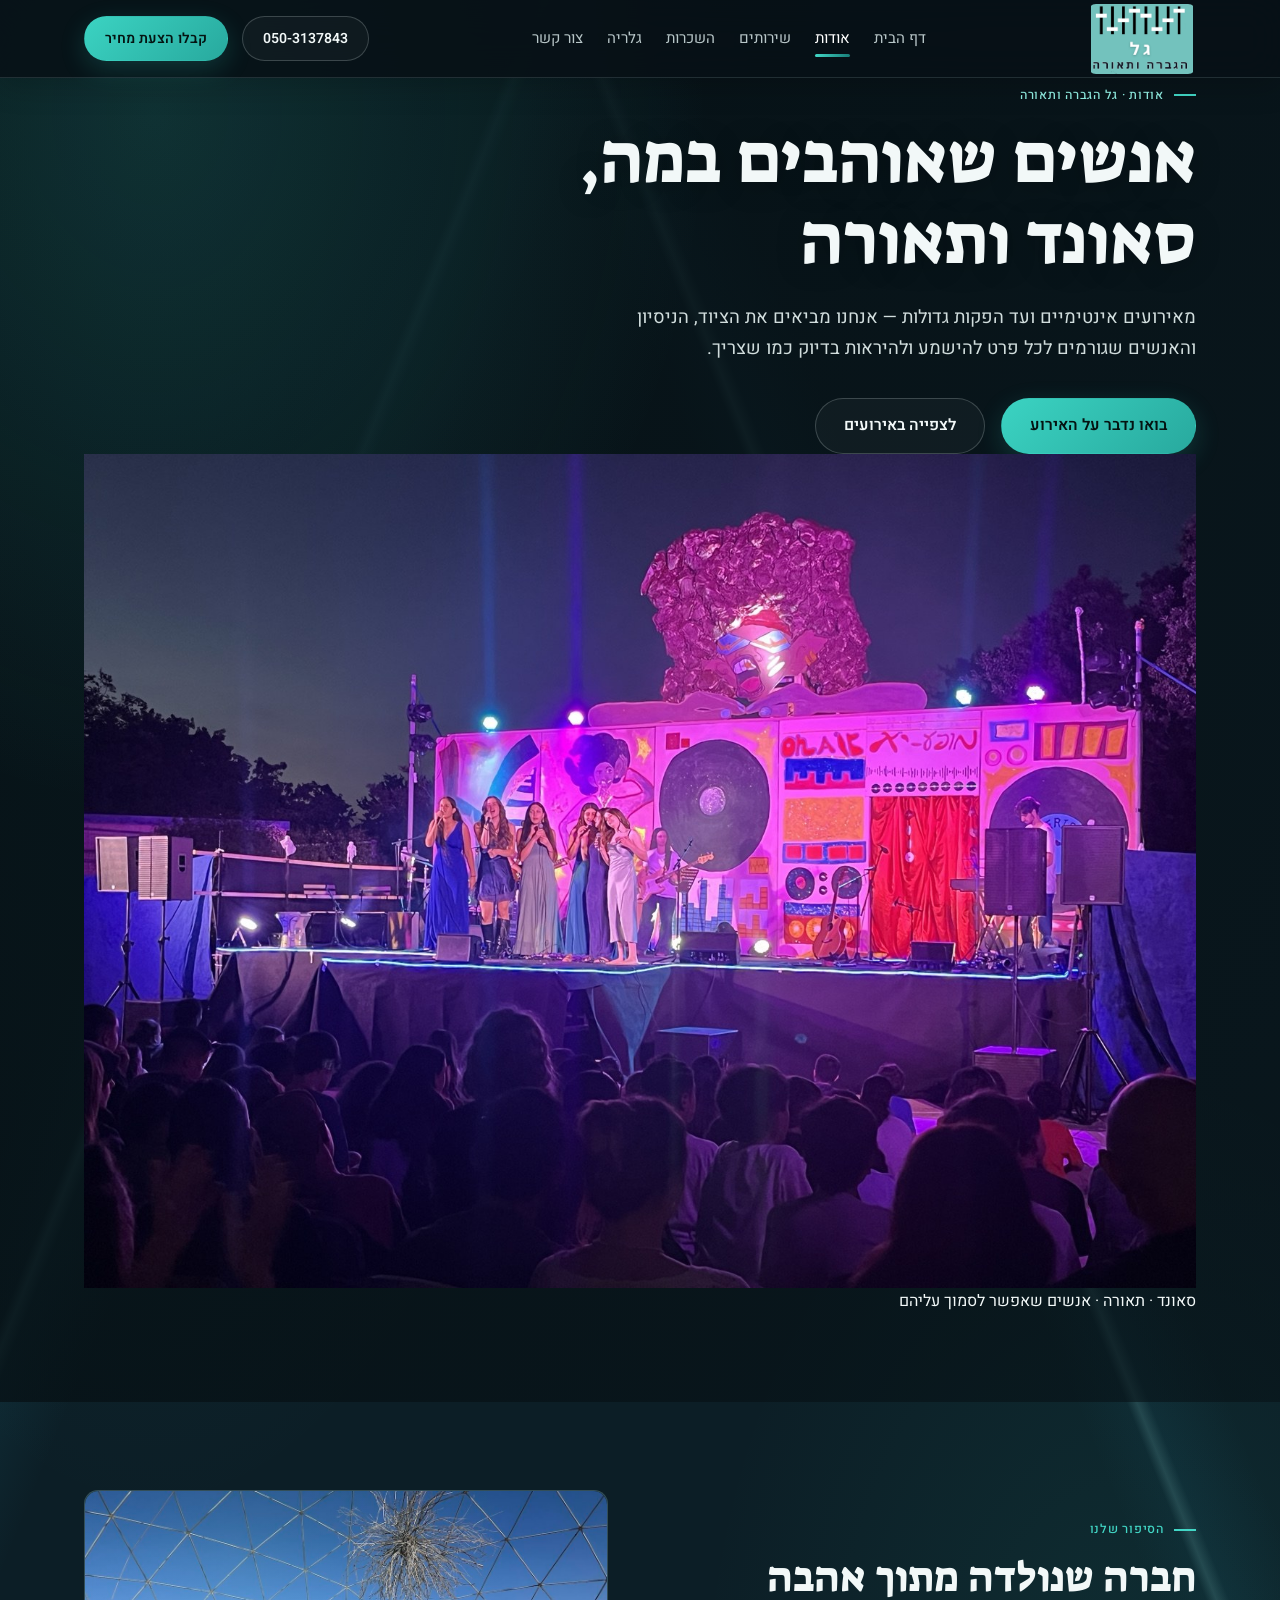
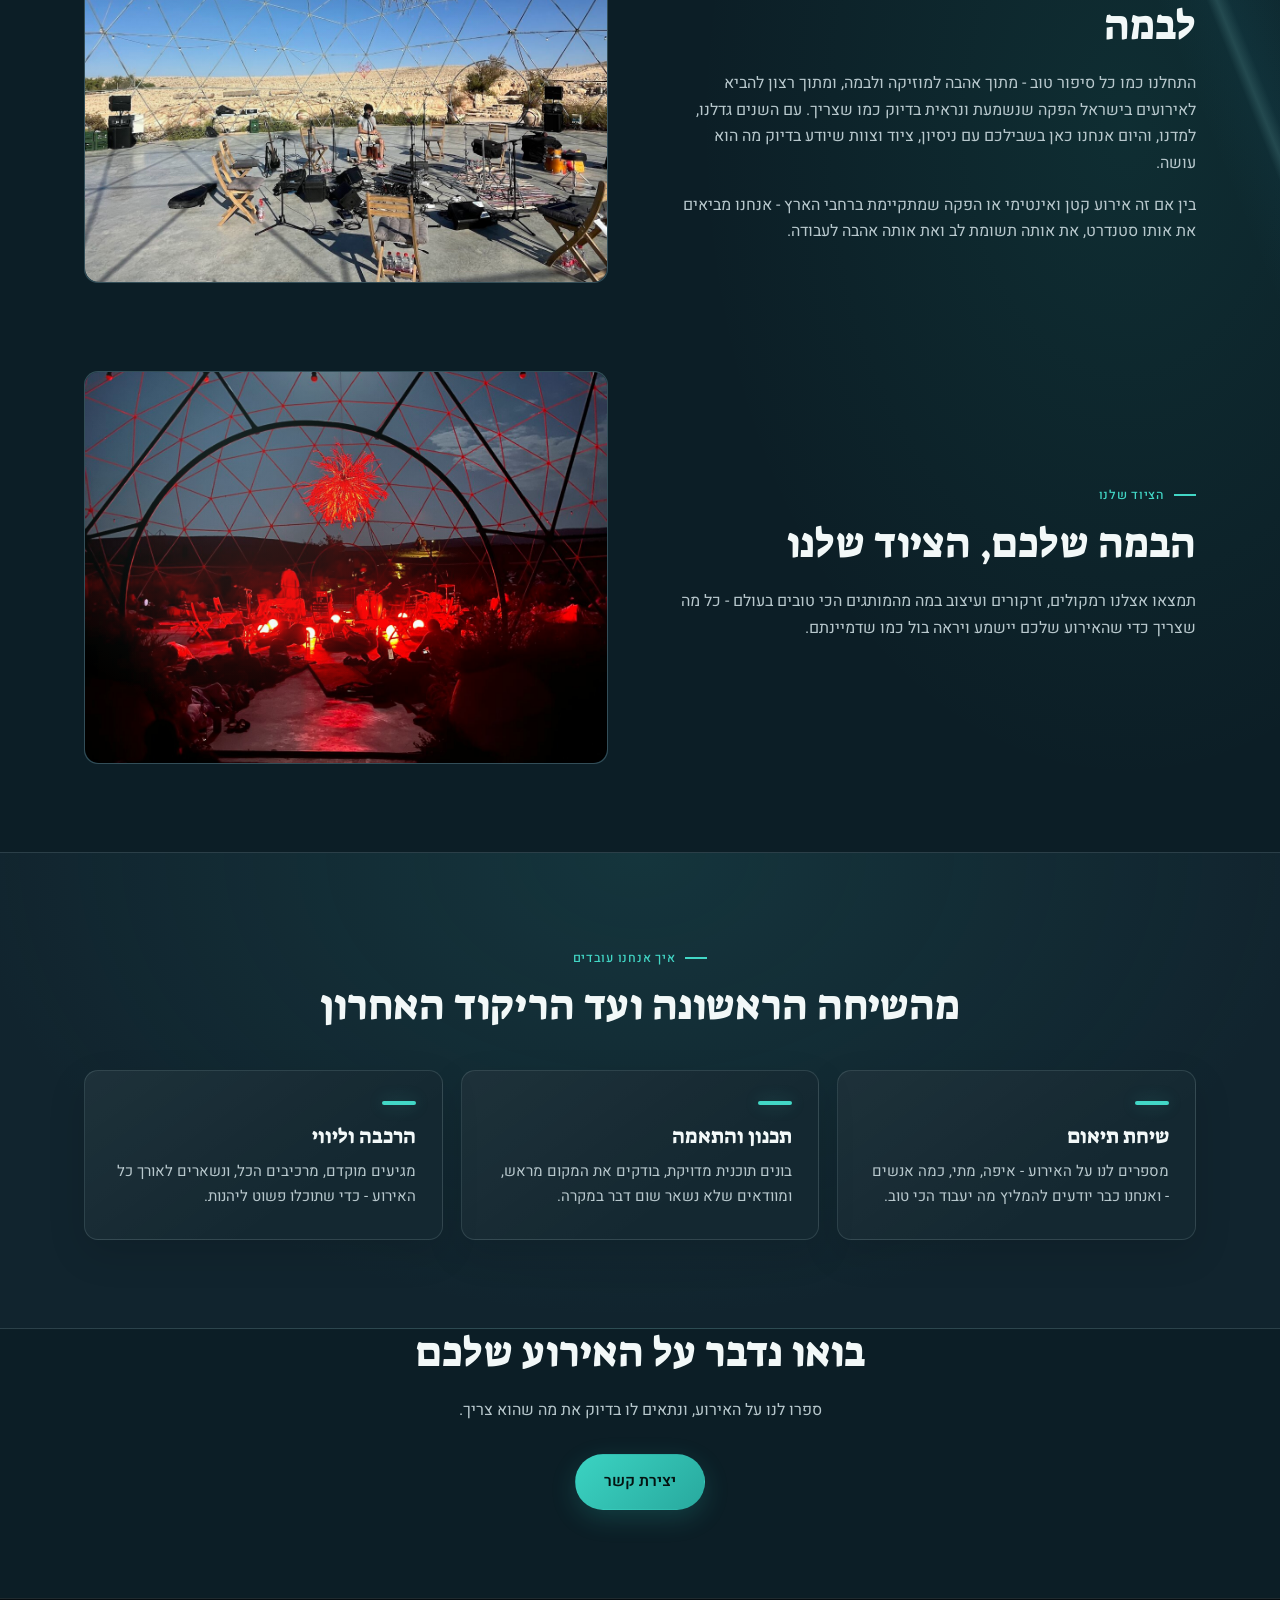
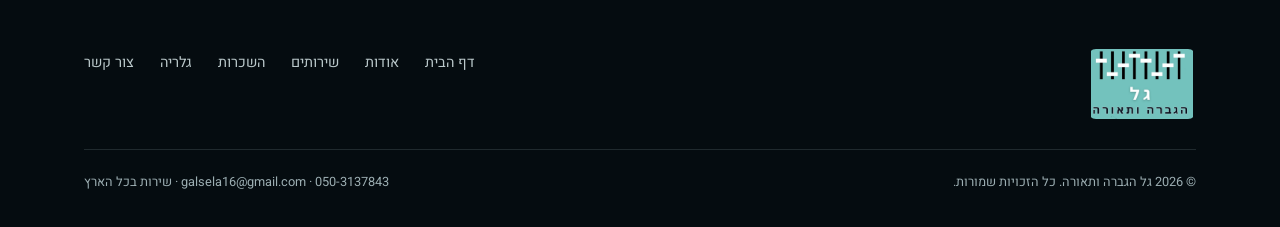
==== about.html @ cbdcdb64 "Redesign about page hero" ====
<!DOCTYPE html>
<html lang="he" dir="rtl">
<head>
<meta charset="UTF-8">
<meta name="viewport" content="width=device-width, initial-scale=1.0">
<title>אודות | גל הגברה ותאורה</title>
<meta name="description" content="גל הגברה ותאורה — מי אנחנו, איך אנחנו עובדים ולמה עסקים ומשפחות בכל הארץ בוחרים בנו לאירוע שלהם.">
<link rel="preconnect" href="https://fonts.googleapis.com">
<link rel="preconnect" href="https://fonts.gstatic.com" crossorigin>
<link href="https://fonts.googleapis.com/css2?family=Suez+One&family=Heebo:wght@300;400;500;600;700;900&display=swap" rel="stylesheet">
<link rel="stylesheet" href="styles.css?v=brand-logo-20261128">
<link rel="canonical" href="https://galsela16.github.io/galsound/about.html">
<link rel="icon" href="favicon.svg" type="image/svg+xml">

<meta property="og:type" content="website">
<meta property="og:site_name" content="גל הגברה ותאורה">
<meta property="og:locale" content="he_IL">
<meta property="og:title" content="אודות | גל הגברה ותאורה">
<meta property="og:description" content="גל הגברה ותאורה — מי אנחנו, איך אנחנו עובדים ולמה עסקים ומשפחות בכל הארץ בוחרים בנו לאירוע שלהם.">
<meta property="og:url" content="https://galsela16.github.io/galsound/about.html">
<meta property="og:image" content="https://galsela16.github.io/galsound/images/og-image.jpg">
<meta property="og:image:width" content="1200">
<meta property="og:image:height" content="630">

<meta name="twitter:card" content="summary_large_image">
<meta name="twitter:title" content="אודות | גל הגברה ותאורה">
<meta name="twitter:description" content="גל הגברה ותאורה — מי אנחנו, איך אנחנו עובדים ולמה עסקים ומשפחות בכל הארץ בוחרים בנו לאירוע שלהם.">
<meta name="twitter:image" content="https://galsela16.github.io/galsound/images/og-image.jpg">

<script type="application/ld+json">
{
  "@context": "https://schema.org",
  "@type": "LocalBusiness",
  "name": "גל הגברה ותאורה",
  "image": "https://galsela16.github.io/galsound/images/og-image.jpg",
  "url": "https://galsela16.github.io/galsound/",
  "telephone": "+972503137843",
  "email": "galsela16@gmail.com",
  "areaServed": {
    "@type": "Country",
    "name": "IL"
  },
  "description": "ציוד וצוות מקצועי להגברה ותאורה לכל סוגי האירועים, מאירועים קטנים ועד הפקות רחבות היקף. שירות בכל הארץ.",
  "priceRange": "$$"
}
</script>
</head>
<body>

<header class="site-header">
  <div class="container nav-inner">
    <a href="index.html" class="logo"><img src="images/logo-brand.svg" alt="גל הגברה ותאורה"></a>
    <nav>
      <ul class="nav-links">
        <li><a href="index.html">דף הבית</a></li>
        <li><a href="about.html" aria-current="page">אודות</a></li>
        <li><a href="services.html">שירותים</a></li>
        <li><a href="rentals.html">השכרות</a></li>
        <li><a href="gallery.html">גלריה</a></li>
        <li><a href="contact.html">צור קשר</a></li>
      </ul>
    </nav>
    <div class="nav-cta">
      <a href="tel:0503137843" class="btn btn-ghost">050-3137843</a>
      <a href="contact.html" class="btn btn-primary">קבלו הצעת מחיר</a>
    </div>
    <button class="nav-toggle" aria-label="פתח תפריט" aria-expanded="false"><span></span></button>
  </div>
</header>
<div class="mobile-panel">
  <ul>
    <li><a href="index.html">דף הבית</a></li>
    <li><a href="about.html">אודות</a></li>
    <li><a href="services.html">שירותים</a></li>
        <li><a href="rentals.html">השכרות</a></li>
    <li><a href="gallery.html">גלריה</a></li>
    <li><a href="contact.html">צור קשר</a></li>
  </ul>
  <a href="tel:0503137843" class="btn btn-primary" style="width:100%;justify-content:center;">התקשרו עכשיו: 050-3137843</a>
</div>


<main>

  <section class="hero about-hero">
    <div class="container about-hero-layout">
      <div class="about-hero-copy">
        <span class="eyebrow">אודות · גל הגברה ותאורה</span>
        <h1>אנשים שאוהבים במה, סאונד ותאורה</h1>
        <p class="hero-lead">
          מאירועים אינטימיים ועד הפקות גדולות — אנחנו מביאים את הציוד,
          הניסיון והאנשים שגורמים לכל פרט להישמע ולהיראות בדיוק כמו שצריך.
        </p>
        <div class="hero-actions">
          <a href="contact.html" class="btn btn-primary">בואו נדבר על האירוע</a>
          <a href="gallery.html" class="btn btn-ghost">לצפייה באירועים</a>
        </div>
      </div>
      <div class="about-hero-visual">
        <img src="images/event-colorful-show.jpg" alt="במה מוארת בהופעה חיה שהופקה עם הגברה ותאורה מקצועיות">
        <span class="about-hero-caption">סאונד · תאורה · אנשים שאפשר לסמוך עליהם</span>
      </div>
    </div>
  </section>

  <section>
    <div class="container split">
      <div>
        <span class="eyebrow">הסיפור שלנו</span>
        <h2>חברה שנולדה מתוך אהבה לבמה</h2>
        <p>
          התחלנו כמו כל סיפור טוב - מתוך אהבה למוזיקה ולבמה, ומתוך רצון
          להביא לאירועים בישראל הפקה שנשמעת ונראית בדיוק כמו שצריך. עם
          השנים גדלנו, למדנו, והיום אנחנו כאן בשבילכם עם ניסיון, ציוד
          וצוות שיודע בדיוק מה הוא עושה.
        </p>
        <p>
          בין אם זה אירוע קטן ואינטימי או הפקה שמתקיימת ברחבי הארץ -
          אנחנו מביאים את אותו סטנדרט, את אותה תשומת לב ואת אותה אהבה
          לעבודה.
        </p>
      </div>
      <div class="media" style="padding:0;">
        <img src="images/IMG_4088.jpg" alt="הכנת ציוד ובדיקות סאונד לפני אירוע בכיפה במדבר" style="width:100%;height:100%;object-fit:cover;border-radius:var(--radius);">
      </div>
    </div>
  </section>

  <section style="padding-top:0;">
    <div class="container split">
      <div class="media" style="order:2;padding:0;">
        <img src="images/IMG_5866.jpg" alt="עיצוב תאורה אדומה דרמטי באירוע לילי מתחת לכיפה" style="width:100%;height:100%;object-fit:cover;border-radius:var(--radius);">
      </div>
      <div style="order:1;">
        <span class="eyebrow">הציוד שלנו</span>
        <h2>הבמה שלכם, הציוד שלנו</h2>
        <p>
          תמצאו אצלנו רמקולים, זרקורים ועיצוב במה מהמותגים הכי טובים
          בעולם - כל מה שצריך כדי שהאירוע שלכם יישמע ויראה בול כמו
          שדמיינתם.
        </p>
      </div>
    </div>
  </section>

  <section class="band">
    <div class="container">
      <span class="eyebrow" style="justify-content:center;">איך אנחנו עובדים</span>
      <h2>מהשיחה הראשונה ועד הריקוד האחרון</h2>
      <div class="grid-3" style="text-align:right;margin-top:40px;">
        <div class="card">
          <div class="icon-bar"></div>
          <h3>שיחת תיאום</h3>
          <p>מספרים לנו על האירוע - איפה, מתי, כמה אנשים - ואנחנו כבר יודעים להמליץ מה יעבוד הכי טוב.</p>
        </div>
        <div class="card">
          <div class="icon-bar"></div>
          <h3>תכנון והתאמה</h3>
          <p>בונים תוכנית מדויקת, בודקים את המקום מראש, ומוודאים שלא נשאר שום דבר במקרה.</p>
        </div>
        <div class="card">
          <div class="icon-bar"></div>
          <h3>הרכבה וליווי</h3>
          <p>מגיעים מוקדם, מרכיבים הכל, ונשארים לאורך כל האירוע - כדי שתוכלו פשוט ליהנות.</p>
        </div>
      </div>
    </div>
  </section>

  <section style="padding-top:0;text-align:center;">
    <div class="container">
      <h2>בואו נדבר על האירוע שלכם</h2>
      <p style="max-width:520px;margin:0 auto 30px;">ספרו לנו על האירוע, ונתאים לו בדיוק את מה שהוא צריך.</p>
      <a href="contact.html" class="btn btn-primary">יצירת קשר</a>
    </div>
  </section>

</main>

<footer class="site-footer">
  <div class="container">
    <div class="footer-top">
      <div>
        <a href="index.html" class="logo"><img src="images/logo-brand.svg" alt="גל הגברה ותאורה"></a>
      </div>
      <ul class="footer-links">
        <li><a href="index.html">דף הבית</a></li>
        <li><a href="about.html">אודות</a></li>
        <li><a href="services.html">שירותים</a></li>
        <li><a href="rentals.html">השכרות</a></li>
        <li><a href="gallery.html">גלריה</a></li>
        <li><a href="contact.html">צור קשר</a></li>
      </ul>
    </div>
    <div class="footer-bottom">
      <span>&copy; <span id="year"></span> גל הגברה ותאורה. כל הזכויות שמורות.</span>
      <span>050-3137843 · galsela16@gmail.com · שירות בכל הארץ</span>
    </div>
  </div>
</footer>

<script src="script.js"></script>
</body>
</html>
---- styles.css ----
/* ==========================================================================
   גל הגברה ותאורה — Design tokens
   Palette: teal / navy / black / white — matches the גל logo mark
   Type: Suez One (display) + Heebo (body/UI)
   Signature: fader/equalizer-bar motif echoing the logo
   ========================================================================== */

:root {
  --bg: #f7fbfa;
  --bg-elev: #ffffff;
  --bg-elev-2: #e7f4f2;
  --ink: #0b1320;
  --ink-dim: #57636a;
  --teal: #2f8f86;
  --teal-soft: #73c2bd;
  --teal-deep: #4d8d86;
  --line: rgba(11, 19, 32, 0.1);

  --font-display: "Suez One", "Heebo", serif;
  --font-body: "Heebo", sans-serif;

  --radius: 6px;
  --container: 1120px;
  --nav-h: 76px;
}

* { box-sizing: border-box; }
html { scroll-behavior: smooth; }

@media (prefers-reduced-motion: reduce) {
  html { scroll-behavior: auto; }
  *, *::before, *::after {
    animation-duration: 0.001ms !important;
    animation-iteration-count: 1 !important;
    transition-duration: 0.001ms !important;
  }
}

body {
  margin: 0;
  background: var(--bg);
  color: var(--ink);
  font-family: var(--font-body);
  font-size: 16px;
  line-height: 1.65;
  -webkit-font-smoothing: antialiased;
}

img { max-width: 100%; display: block; }
a { color: inherit; text-decoration: none; }

h1, h2, h3 {
  font-family: var(--font-display);
  font-weight: 400;
  line-height: 1.15;
  margin: 0 0 0.5em;
}

h1 { font-size: clamp(2.4rem, 5.5vw, 4.6rem); }
h2 { font-size: clamp(1.8rem, 3.4vw, 2.6rem); }
h3 { font-size: 1.3rem; }

p { margin: 0 0 1em; color: var(--ink-dim); }

.eyebrow {
  display: inline-flex;
  align-items: center;
  gap: 10px;
  font-size: 0.78rem;
  letter-spacing: 0.06em;
  color: var(--teal);
  font-weight: 500;
  margin-bottom: 14px;
}
.eyebrow::before {
  content: "";
  width: 22px;
  height: 2px;
  background: var(--teal);
  display: inline-block;
}

.container {
  max-width: var(--container);
  margin: 0 auto;
  padding: 0 24px;
}

/* ---------- Buttons ---------- */
.btn {
  display: inline-flex;
  align-items: center;
  gap: 10px;
  padding: 14px 26px;
  border-radius: var(--radius);
  font-family: var(--font-body);
  font-weight: 600;
  font-size: 0.98rem;
  border: 1px solid transparent;
  cursor: pointer;
  transition: transform 0.15s ease, background 0.15s ease, border-color 0.15s ease;
}
.btn:hover { transform: translateY(-2px); }
.btn:focus-visible {
  outline: 2px solid var(--teal-soft);
  outline-offset: 3px;
}
.btn-primary {
  background: var(--teal);
  color: #ffffff;
}
.btn-primary:hover { background: #256f68; }
.btn-ghost {
  background: transparent;
  border-color: var(--line);
  color: var(--ink);
}
.btn-ghost:hover { border-color: var(--teal-soft); color: var(--teal-soft); }

/* ---------- Header / Nav ---------- */
.site-header {
  position: fixed;
  inset-inline: 0;
  top: 0;
  height: var(--nav-h);
  z-index: 100;
  background: #ffffff;
  box-shadow: 0 1px 0 var(--line);
  backdrop-filter: blur(10px);
  border-bottom: 1px solid var(--line);
}
.nav-inner {
  height: 100%;
  display: flex;
  align-items: center;
  justify-content: space-between;
}
.logo {
  font-family: var(--font-display);
  font-size: 1.5rem;
  display: flex;
  align-items: center;
  gap: 8px;
}
.logo img {
  display: block;
  width: 108px;
  height: 70px;
  object-fit: contain;
  border-radius: 8px;
  flex: 0 0 auto;
}
.logo span.dot {
  width: 8px; height: 8px; border-radius: 50%;
  background: var(--teal-deep);
  box-shadow: 0 0 12px 2px var(--teal-deep);
}
.logo small {
  font-family: var(--font-body);
  font-weight: 300;
  font-size: 0.62rem;
  color: var(--ink-dim);
  display: block;
  letter-spacing: 0.04em;
}

.nav-links {
  display: flex;
  gap: 34px;
  list-style: none;
  margin: 0; padding: 0;
}
.nav-links a {
  font-size: 0.95rem;
  color: var(--ink-dim);
  position: relative;
  padding: 6px 0;
  transition: color 0.15s ease;
}
.nav-links a:hover, .nav-links a[aria-current="page"] { color: var(--ink); }
.nav-links a[aria-current="page"]::after {
  content: "";
  position: absolute;
  bottom: -2px; right: 0; left: 0;
  height: 2px;
  background: linear-gradient(90deg, var(--teal), var(--teal-deep));
}

.nav-cta { display: flex; align-items: center; gap: 14px; }
.nav-cta .btn { padding: 10px 20px; font-size: 0.88rem; }

.nav-toggle {
  display: none;
  background: none; border: 1px solid var(--line); border-radius: var(--radius);
  color: var(--ink); width: 42px; height: 42px;
  align-items: center; justify-content: center;
  cursor: pointer;
}
.nav-toggle span, .nav-toggle span::before, .nav-toggle span::after {
  content: ""; display: block; width: 18px; height: 2px; background: var(--ink);
  position: relative; transition: 0.2s ease;
}
.nav-toggle span::before { position: absolute; top: -6px; }
.nav-toggle span::after { position: absolute; top: 6px; }

/* ---------- Hero with sweeping light beams ---------- */
.hero {
  position: relative;
  min-height: 70vh;
  display: flex;
  align-items: center;
  padding-top: var(--nav-h);
  overflow: hidden;
  isolation: isolate;
}
.hero::before {
  content: "";
  position: absolute; inset: 0;
  background:
    radial-gradient(60% 50% at 20% 15%, rgba(115,194,189,0.35), transparent 60%),
    radial-gradient(55% 45% at 85% 10%, rgba(47,143,134,0.16), transparent 60%),
    radial-gradient(60% 60% at 60% 100%, rgba(77,141,134,0.14), transparent 60%);
  z-index: -2;
}
.beams {
  position: absolute; inset: 0;
  z-index: -1;
  opacity: 0.55;
  pointer-events: none;
}
.beam {
  position: absolute;
  top: -20%;
  width: 240px;
  height: 140%;
  background: linear-gradient(180deg, rgba(26,23,32,0.10), transparent 70%);
  filter: blur(4px);
  transform-origin: top center;
  animation: sway 9s ease-in-out infinite;
}
.beam.b1 { left: 8%;  background: linear-gradient(180deg, rgba(115,194,189,0.45), transparent 70%); animation-delay: 0s; }
.beam.b2 { left: 38%; background: linear-gradient(180deg, rgba(47,143,134,0.30), transparent 70%); animation-delay: -3s; transform: rotate(6deg); }
.beam.b3 { left: 68%; background: linear-gradient(180deg, rgba(77,141,134,0.28), transparent 70%); animation-delay: -6s; transform: rotate(-8deg); }
@keyframes sway {
  0%, 100% { transform: rotate(-9deg); }
  50% { transform: rotate(9deg); }
}

.hero-inner { position: relative; max-width: 760px; }
.hero h1 { margin-bottom: 22px; }
.hero h1 em {
  font-style: normal;
  background: linear-gradient(90deg, var(--teal), var(--teal-deep));
  -webkit-background-clip: text;
  background-clip: text;
  color: transparent;
}
.hero-lead { font-size: 1.15rem; max-width: 560px; margin-bottom: 34px; }
.hero-actions { display: flex; gap: 16px; flex-wrap: wrap; }

.hero-stats {
  display: flex;
  gap: 46px;
  margin-top: 64px;
  flex-wrap: wrap;
}
.stat-num {
  font-family: var(--font-display);
  font-size: 2.1rem;
  color: var(--ink);
}
.stat-label { font-size: 0.82rem; color: var(--ink-dim); }

/* ---------- Equalizer divider (signature motif) ---------- */
.eq-divider {
  display: flex;
  align-items: flex-end;
  justify-content: center;
  gap: 4px;
  height: 34px;
  margin: 8px 0 0;
}
.eq-divider span {
  width: 4px;
  border-radius: 2px;
  background: linear-gradient(180deg, var(--teal), var(--teal-deep));
  animation: eq 1.4s ease-in-out infinite;
}
.eq-divider span:nth-child(1) { height: 40%; animation-delay: -1.1s; }
.eq-divider span:nth-child(2) { height: 70%; animation-delay: -0.4s; }
.eq-divider span:nth-child(3) { height: 100%; animation-delay: -0.9s; background: linear-gradient(180deg, var(--teal-soft), var(--teal-deep)); }
.eq-divider span:nth-child(4) { height: 60%; animation-delay: -0.2s; }
.eq-divider span:nth-child(5) { height: 85%; animation-delay: -0.6s; }
.eq-divider span:nth-child(6) { height: 35%; animation-delay: -1.3s; }
.eq-divider span:nth-child(7) { height: 65%; animation-delay: -0.1s; }
@keyframes eq {
  0%, 100% { transform: scaleY(0.4); opacity: 0.75; }
  50% { transform: scaleY(1); opacity: 1; }
}

/* ---------- Sections ---------- */
section { padding: 64px 0; }
.section-head { max-width: 620px; margin: 0 auto 36px; text-align: center; }
.section-head p { margin: 0 auto; }

/* ---------- Service / feature cards ---------- */
.grid-4 {
  display: grid;
  grid-template-columns: repeat(4, 1fr);
  gap: 20px;
}
.grid-2 {
  display: grid;
  grid-template-columns: repeat(2, 1fr);
  gap: 24px;
}
.card {
  background: var(--bg-elev);
  border: 1px solid var(--line);
  border-radius: var(--radius);
  padding: 30px 26px;
  transition: border-color 0.2s ease, transform 0.2s ease;
}
.card:hover { border-color: var(--teal-soft); transform: translateY(-4px); }
.card .icon-bar {
  width: 34px; height: 3px;
  background: var(--teal);
  margin-bottom: 20px;
}
.card h3 { margin-bottom: 10px; }
.card p { margin-bottom: 0; font-size: 0.94rem; }

/* ---------- Split content block ---------- */
.split {
  display: grid;
  grid-template-columns: 1fr 1fr;
  gap: 64px;
  align-items: center;
}
.split .media {
  aspect-ratio: 4/3;
  border-radius: var(--radius);
  background: linear-gradient(135deg, var(--bg-elev-2), var(--bg-elev));
  border: 1px solid var(--line);
  display: flex; align-items: center; justify-content: center;
  color: var(--ink-dim);
  font-size: 0.85rem;
  text-align: center;
  padding: 20px;
  position: relative;
  overflow: hidden;
}
.split .media::after {
  content: "";
  position: absolute; inset: 0;
  background: radial-gradient(circle at 30% 20%, rgba(115,194,189,0.18), transparent 55%);
}

/* ---------- Image placeholder (for gallery, pre-photos) ---------- */
.frame {
  aspect-ratio: 1;
  border-radius: var(--radius);
  border: 1px dashed var(--line);
  background: var(--bg-elev);
  display: flex;
  align-items: center;
  justify-content: center;
  color: var(--ink-dim);
  font-size: 0.8rem;
  text-align: center;
  padding: 16px;
}

.grid-3 {
  display: grid;
  grid-template-columns: repeat(3, 1fr);
  gap: 18px;
}
.gallery-grid .frame { aspect-ratio: 4 / 3; padding: 0; margin: 0; min-width: 0; overflow: hidden; border-style: solid; }
.gallery-grid img { width: 100%; height: 100%; object-fit: cover; border-radius: inherit; transition: transform 0.35s ease; }
.gallery-grid .frame:hover img { transform: scale(1.035); }

/* ---------- Quote / testimonial-style band ---------- */
.band {
  background: var(--bg-elev);
  border-top: 1px solid var(--line);
  border-bottom: 1px solid var(--line);
}
.band .container { text-align: center; }
.band h2 { max-width: 720px; margin: 0 auto 30px; }

/* ---------- Contact ---------- */
.contact-grid {
  display: grid;
  grid-template-columns: 1.1fr 0.9fr;
  gap: 60px;
}
.contact-list { list-style: none; margin: 0; padding: 0; }
.contact-list li {
  display: flex;
  align-items: center;
  gap: 16px;
  padding: 20px 0;
  border-bottom: 1px solid var(--line);
}
.contact-list li:first-child { padding-top: 0; }
.contact-tag {
  font-size: 0.72rem;
  color: var(--teal);
  letter-spacing: 0.05em;
  display: block;
  margin-bottom: 4px;
}
.contact-value { font-size: 1.15rem; }
.contact-list a.contact-value:hover { color: var(--teal-soft); }

/* ---------- Footer ---------- */
.site-footer {
  border-top: 1px solid var(--line);
  padding: 50px 0 34px;
}
.footer-top {
  display: flex;
  justify-content: space-between;
  align-items: flex-start;
  flex-wrap: wrap;
  gap: 30px;
  margin-bottom: 30px;
}
.footer-links { display: flex; gap: 26px; list-style: none; padding: 0; margin: 0; flex-wrap: wrap; }
.footer-links a { color: var(--ink-dim); font-size: 0.9rem; }
.footer-links a:hover { color: var(--ink); }
.footer-bottom {
  display: flex;
  justify-content: space-between;
  color: var(--ink-dim);
  font-size: 0.8rem;
  flex-wrap: wrap;
  gap: 10px;
  border-top: 1px solid var(--line);
  padding-top: 22px;
}

/* ---------- Responsive ---------- */
@media (max-width: 900px) {
  .grid-4 { grid-template-columns: repeat(2, 1fr); }
  .grid-3 { grid-template-columns: repeat(2, 1fr); }
  .grid-2, .split, .contact-grid { grid-template-columns: 1fr; }
  .split { gap: 36px; }
  .nav-links, .nav-cta .btn-ghost { display: none; }
  .nav-toggle { display: flex; }
  section { padding: 48px 0; }
}

@media (max-width: 560px) {
  .grid-4, .grid-3 { grid-template-columns: 1fr; }
  .hero-stats { gap: 30px; }
}

/* Mobile nav panel */
.mobile-panel {
  position: fixed;
  inset: var(--nav-h) 0 0 0;
  background: var(--bg);
  z-index: 90;
  transform: translateY(-8px);
  opacity: 0;
  pointer-events: none;
  transition: opacity 0.2s ease, transform 0.2s ease;
  padding: 30px 24px;
}
.mobile-panel.open {
  opacity: 1;
  transform: translateY(0);
  pointer-events: auto;
}
.mobile-panel ul { list-style: none; padding: 0; margin: 0 0 30px; }
.mobile-panel li { border-bottom: 1px solid var(--line); }
.mobile-panel a { display: block; padding: 18px 4px; font-size: 1.1rem; }

/* Rental navigation: accommodate the additional menu item. */
.nav-links { gap: clamp(12px, 2vw, 24px); }
.nav-links a, .nav-cta .btn { white-space: nowrap; }
.mobile-panel { overflow-y: auto; }
@media (min-width:901px) and (max-width:1050px) { .nav-cta .btn-ghost { display:none; } }


/* ===== 2026 visual refresh: midnight stage palette ===== */
:root {
  --bg: #0a1920;
  --bg-elev: #11232b;
  --bg-elev-2: #172e38;
  --ink: #f2f8f8;
  --ink-dim: #b8c8cd;
  --teal: #42d7c6;
  --teal-soft: #92f1e5;
  --teal-deep: #187d78;
  --line: rgba(218, 248, 246, 0.13);
  --radius: 14px;
  --container: 1160px;
  --nav-h: 78px;
}

body { background: var(--bg); color: var(--ink); }
main {
  background-image:
    radial-gradient(ellipse at 12% 9%, rgba(56, 194, 215, 0.11), transparent 30%),
    radial-gradient(ellipse at 88% 54%, rgba(45, 205, 177, 0.09), transparent 27%),
    linear-gradient(112deg, transparent 18%, rgba(48, 190, 220, 0.035) 20.8%, rgba(137, 244, 249, 0.19) 21.2%, rgba(48, 190, 220, 0.07) 21.7%, transparent 24.8%),
    linear-gradient(68deg, transparent 70%, rgba(52, 182, 233, 0.035) 72%, rgba(155, 246, 255, 0.16) 72.4%, rgba(52, 182, 233, 0.06) 72.9%, transparent 76%);
}
.site-header {
  background: rgba(7, 17, 22, 0.88);
  border-bottom-color: var(--line);
  box-shadow: 0 8px 30px rgba(0, 0, 0, 0.18);
  backdrop-filter: blur(18px);
}
.logo span.dot { background: var(--teal); box-shadow: 0 0 18px rgba(66, 215, 198, 0.65); }
.logo small { color: #a7b8bb; }
.nav-links a { color: #b8c6c8; }
.nav-links a:hover, .nav-links a[aria-current="page"] { color: #fff; }
.nav-links a[aria-current="page"]::after { height: 3px; border-radius: 3px; }
.btn { border-radius: 999px; padding: 14px 28px; }
.btn-primary {
  background: linear-gradient(135deg, #3bd3c2, #28a99e);
  color: #041311;
  box-shadow: 0 8px 26px rgba(46, 197, 181, 0.2);
}
.btn-primary:hover { background: linear-gradient(135deg, #75eadb, #35c5b7); box-shadow: 0 12px 32px rgba(46, 197, 181, 0.3); }
.btn-ghost { color: var(--ink); border-color: rgba(232, 251, 249, 0.2); background: rgba(255,255,255,0.035); }
.btn-ghost:hover { color: var(--teal-soft); border-color: var(--teal); background: rgba(66,215,198,0.08); }
.btn:focus-visible, a:focus-visible, button:focus-visible { outline: 3px solid var(--teal-soft); outline-offset: 4px; }

.hero { min-height: 74vh; }
.hero::before {
  background:
    radial-gradient(70% 80% at 12% 8%, rgba(56, 202, 190, 0.16), transparent 62%),
    linear-gradient(120deg, rgba(6, 16, 20, 0.9), rgba(7, 17, 22, 0.58));
}
.hero-home::before {
  background:
    linear-gradient(270deg, rgba(5, 11, 15, 0.98) 0%, rgba(5, 11, 15, 0.87) 38%, rgba(5, 11, 15, 0.28) 100%),
    linear-gradient(0deg, rgba(5, 11, 15, 0.58), transparent 54%),
    url("images/event-colorful-show.jpg") center 47% / cover no-repeat;
}
.hero-rentals::before {
  background:
    linear-gradient(270deg, rgba(5, 11, 15, 0.96) 0%, rgba(5, 11, 15, 0.74) 48%, rgba(5, 11, 15, 0.22) 100%),
    linear-gradient(0deg, rgba(5, 11, 15, 0.48), transparent 58%),
    url("images/event-live-beams.jpg") center 46% / cover no-repeat;
}
.hero-inner { width: 100%; max-width: 1160px; padding-inline: 24px; z-index: 1; }
.hero h1 { max-width: 760px; text-shadow: 0 3px 28px rgba(0, 0, 0, 0.25); }
.hero h1 em { background-image: linear-gradient(90deg, #8af0e3, #39cbbb); }
.hero-lead { color: #d1dddd; max-width: 590px; }
.hero .eyebrow { color: var(--teal-soft); }
.hero .eyebrow::before { background: var(--teal); }
.beams { opacity: 0.48; mix-blend-mode: screen; }
.beam.b1 { background: linear-gradient(180deg, rgba(94, 236, 216, 0.32), transparent 72%); }
.beam.b2 { background: linear-gradient(180deg, rgba(56, 199, 189, 0.24), transparent 72%); }
.beam.b3 { background: linear-gradient(180deg, rgba(91, 161, 201, 0.2), transparent 72%); }

section { padding: clamp(58px, 7vw, 88px) 0; }
.section-head { margin-bottom: 44px; }
.section-head h2, h2 { color: var(--ink); }
.section-head p { color: var(--ink-dim); }
.eq-divider span { box-shadow: 0 0 12px rgba(66, 215, 198, 0.28); }
.card {
  background: linear-gradient(145deg, rgba(255,255,255,0.045), transparent 68%), var(--bg-elev);
  border-color: var(--line);
  border-radius: var(--radius);
  box-shadow: 0 14px 38px rgba(0, 0, 0, 0.12);
}
.card:hover { border-color: rgba(66, 215, 198, 0.58); box-shadow: 0 18px 42px rgba(0, 0, 0, 0.24); }
.card .icon-bar { height: 4px; border-radius: 4px; box-shadow: 0 0 16px rgba(66, 215, 198, 0.26); }
.card p { color: var(--ink-dim); }
.split .media { background: var(--bg-elev-2); border-color: var(--line); }
.frame { background: var(--bg-elev); border-color: var(--line); color: var(--ink-dim); border-radius: var(--radius); }
.band {
  background: radial-gradient(75% 140% at 50% 0%, rgba(37, 129, 125, 0.18), transparent 70%), rgba(20, 40, 49, 0.72);
  border-color: var(--line);
}
.contact-list li { border-color: var(--line); }
.contact-tag { color: var(--teal-soft); }
.contact-list a.contact-value:hover, .footer-links a:hover { color: var(--teal-soft); }
.site-footer { background: #050c10; border-color: var(--line); }
.footer-bottom { border-color: var(--line); color: #9caeb2; }
.footer-links a { color: #bac8ca; }
.mobile-panel { background: #08151a; }
.mobile-panel li { border-color: var(--line); }
.mobile-panel a { color: var(--ink); }
.nav-toggle { border-color: var(--line); background: rgba(255,255,255,0.04); }
.nav-toggle span, .nav-toggle span::before, .nav-toggle span::after { background: var(--ink); }

@media (max-width: 900px) {
  .hero { min-height: 68vh; }
  .hero-home::before, .hero-rentals::before {
    background-position: center, center, 58% center;
  }
}
@media (max-width: 560px) {
  .logo img { width: 88px; height: 58px; }
  .container { padding-inline: 20px; }
  .hero { min-height: 70svh; }
  .hero-inner { padding-inline: 20px; }
  .hero-home::before, .hero-rentals::before { background-position: center, center, 58% center; }
  .hero-actions { gap: 12px; }
  .hero-actions .btn { padding: 13px 21px; }
  .card { padding: 26px 22px; }
}


/* Stronger stage lighting: visible light shafts continue through the page. */
:root {
  --bg: #0c1e26;
  --bg-elev: #142831;
  --bg-elev-2: #1a3540;
}
/* Site-wide beams are painted once on <main>, so they continue across sections. */
.beams { opacity: 0.82; }
.beam {
  width: clamp(150px, 19vw, 250px);
  filter: blur(2px);
}
.beam.b1 { background: linear-gradient(180deg, rgba(102, 252, 230, 0.62), rgba(65, 220, 210, 0.16) 36%, transparent 78%); }
.beam.b2 { background: linear-gradient(180deg, rgba(81, 206, 255, 0.52), rgba(59, 170, 230, 0.14) 38%, transparent 78%); }
.beam.b3 { background: linear-gradient(180deg, rgba(181, 127, 255, 0.38), rgba(91, 188, 235, 0.12) 40%, transparent 80%); }
.beam::after {
  content: "";
  position: absolute;
  top: 5%;
  left: 50%;
  width: 13px;
  height: 84%;
  transform: translateX(-50%);
  border-radius: 999px;
  background: linear-gradient(180deg, rgba(237, 255, 253, 0.78), rgba(125, 246, 239, 0.42) 26%, rgba(97, 218, 239, 0.18) 58%, transparent);
  filter: blur(4px);
  box-shadow: 0 0 32px 10px rgba(77, 221, 231, 0.24);
}
@media (prefers-reduced-motion: reduce) {
  .beam { animation: none; }
}
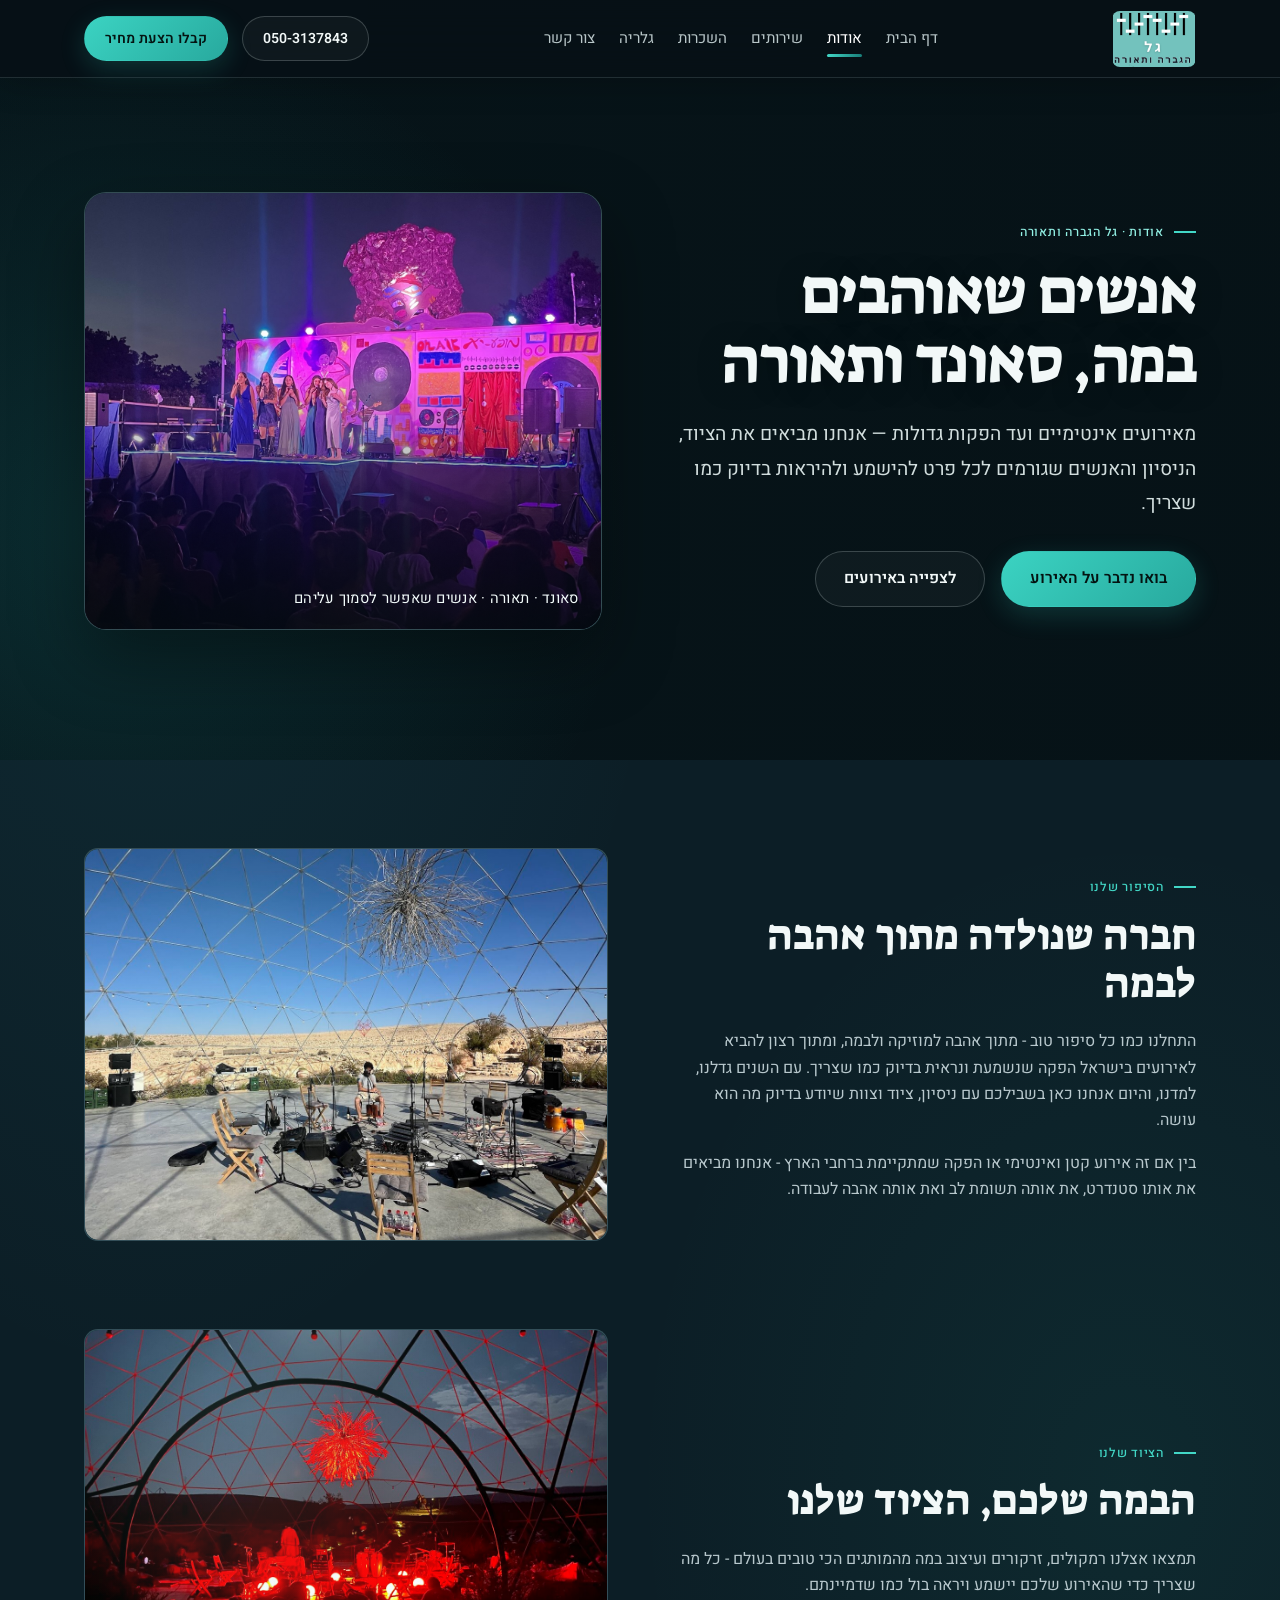
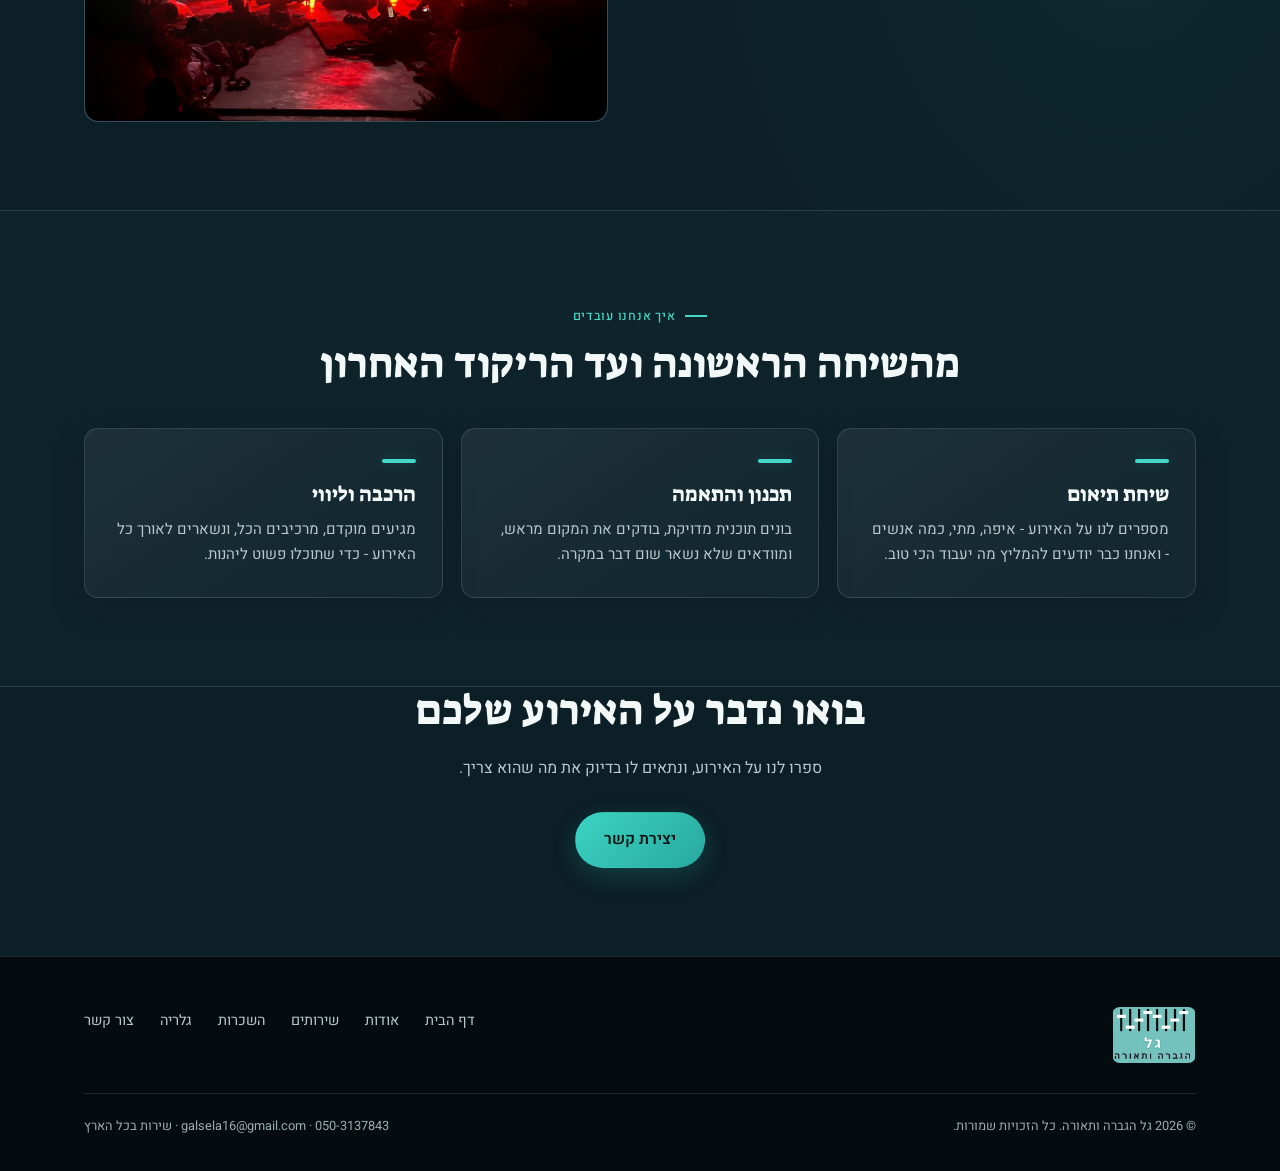
==== commit 801f85c7: "Refresh refined site styles" ====
--- a/about.html
+++ b/about.html
@@ -8,7 +8,7 @@
 <link rel="preconnect" href="https://fonts.googleapis.com">
 <link rel="preconnect" href="https://fonts.gstatic.com" crossorigin>
 <link href="https://fonts.googleapis.com/css2?family=Suez+One&family=Heebo:wght@300;400;500;600;700;900&display=swap" rel="stylesheet">
-<link rel="stylesheet" href="styles.css?v=brand-logo-20261128">
+<link rel="stylesheet" href="styles.css?v=about-refine-20261128">
 <link rel="canonical" href="https://galsela16.github.io/galsound/about.html">
 <link rel="icon" href="favicon.svg" type="image/svg+xml">
 
--- a/styles.css
+++ b/styles.css
@@ -641,3 +641,88 @@
 @media (prefers-reduced-motion: reduce) {
   .beam { animation: none; }
 }
+
+
+/* Refined, editorial about-page hero with real event photography */
+.hero.about-hero {
+  min-height: min(760px, calc(100svh - var(--nav-h)));
+  padding: calc(var(--nav-h) + clamp(36px, 6vw, 72px)) 0 clamp(52px, 7vw, 88px);
+  background: #07151a;
+}
+.hero.about-hero::before {
+  background:
+    radial-gradient(55% 90% at 8% 70%, rgba(30, 157, 155, 0.18), transparent 75%),
+    linear-gradient(90deg, rgba(5, 14, 18, 0.1), rgba(5, 14, 18, 0.4));
+}
+.about-hero-layout {
+  display: grid;
+  grid-template-columns: minmax(0, 1fr) minmax(0, 1fr);
+  gap: clamp(32px, 6vw, 88px);
+  align-items: center;
+}
+.about-hero-copy { max-width: 620px; }
+.about-hero-copy h1 {
+  max-width: 650px;
+  margin: 0 0 22px;
+  font-size: clamp(2.6rem, 5vw, 4.7rem);
+  line-height: 1.08;
+  letter-spacing: -0.025em;
+}
+.about-hero-copy .hero-lead {
+  max-width: 540px;
+  margin-bottom: 30px;
+  font-size: clamp(1.05rem, 1.5vw, 1.2rem);
+  line-height: 1.8;
+}
+.about-hero-visual {
+  position: relative;
+  aspect-ratio: 1.18;
+  overflow: hidden;
+  border: 1px solid rgba(210, 250, 246, 0.18);
+  border-radius: 22px;
+  background: #10262e;
+  box-shadow: 0 28px 70px rgba(0, 0, 0, 0.38);
+}
+.about-hero-visual::after {
+  content: "";
+  position: absolute;
+  inset: 40% 0 0;
+  background: linear-gradient(transparent, rgba(4, 12, 16, 0.72));
+}
+.about-hero-visual img {
+  width: 100%;
+  height: 100%;
+  object-fit: cover;
+  object-position: center;
+}
+.about-hero-caption {
+  position: absolute;
+  z-index: 1;
+  inset-inline-start: 22px;
+  bottom: 18px;
+  color: #f2fbfa;
+  font-size: 0.92rem;
+  letter-spacing: 0.02em;
+}
+.logo img { width: 84px; height: 56px; }
+main {
+  background-image:
+    radial-gradient(ellipse at 12% 12%, rgba(56, 194, 215, 0.085), transparent 34%),
+    radial-gradient(ellipse at 88% 58%, rgba(45, 205, 177, 0.065), transparent 31%);
+}
+.beams { opacity: 0.22; }
+.beam { width: clamp(120px, 15vw, 190px); filter: blur(5px); }
+.beam::after { display: none; }
+.band {
+  background: linear-gradient(rgba(16, 37, 45, 0.58), rgba(16, 37, 45, 0.58));
+}
+@media (max-width: 900px) {
+  .about-hero-layout { grid-template-columns: 1fr; gap: 32px; }
+  .about-hero-copy { max-width: 700px; }
+  .about-hero-visual { max-width: 760px; width: 100%; aspect-ratio: 1.35; }
+}
+@media (max-width: 560px) {
+  .about-hero-copy h1 { font-size: clamp(2.35rem, 11vw, 3.25rem); }
+  .about-hero-visual { aspect-ratio: 1.08; border-radius: 16px; }
+  .about-hero-caption { inset-inline-start: 16px; bottom: 14px; font-size: 0.82rem; }
+}
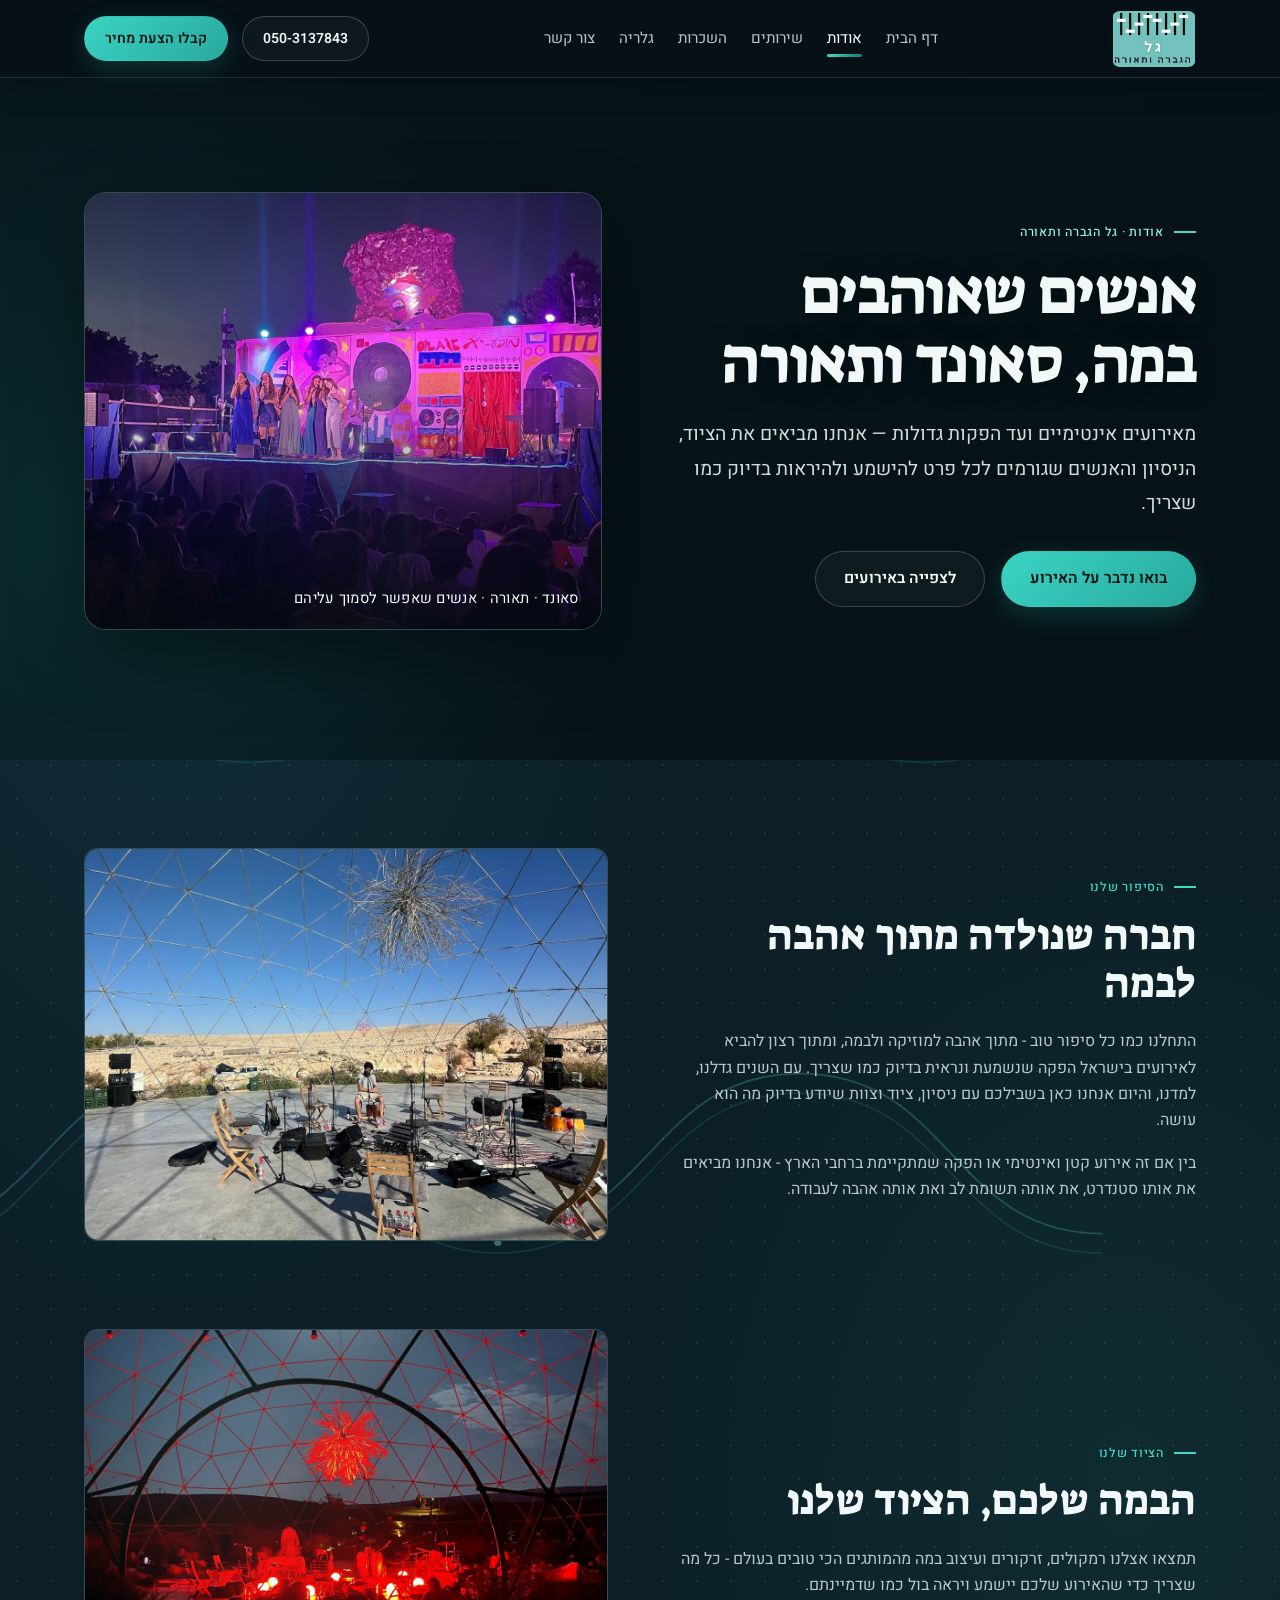
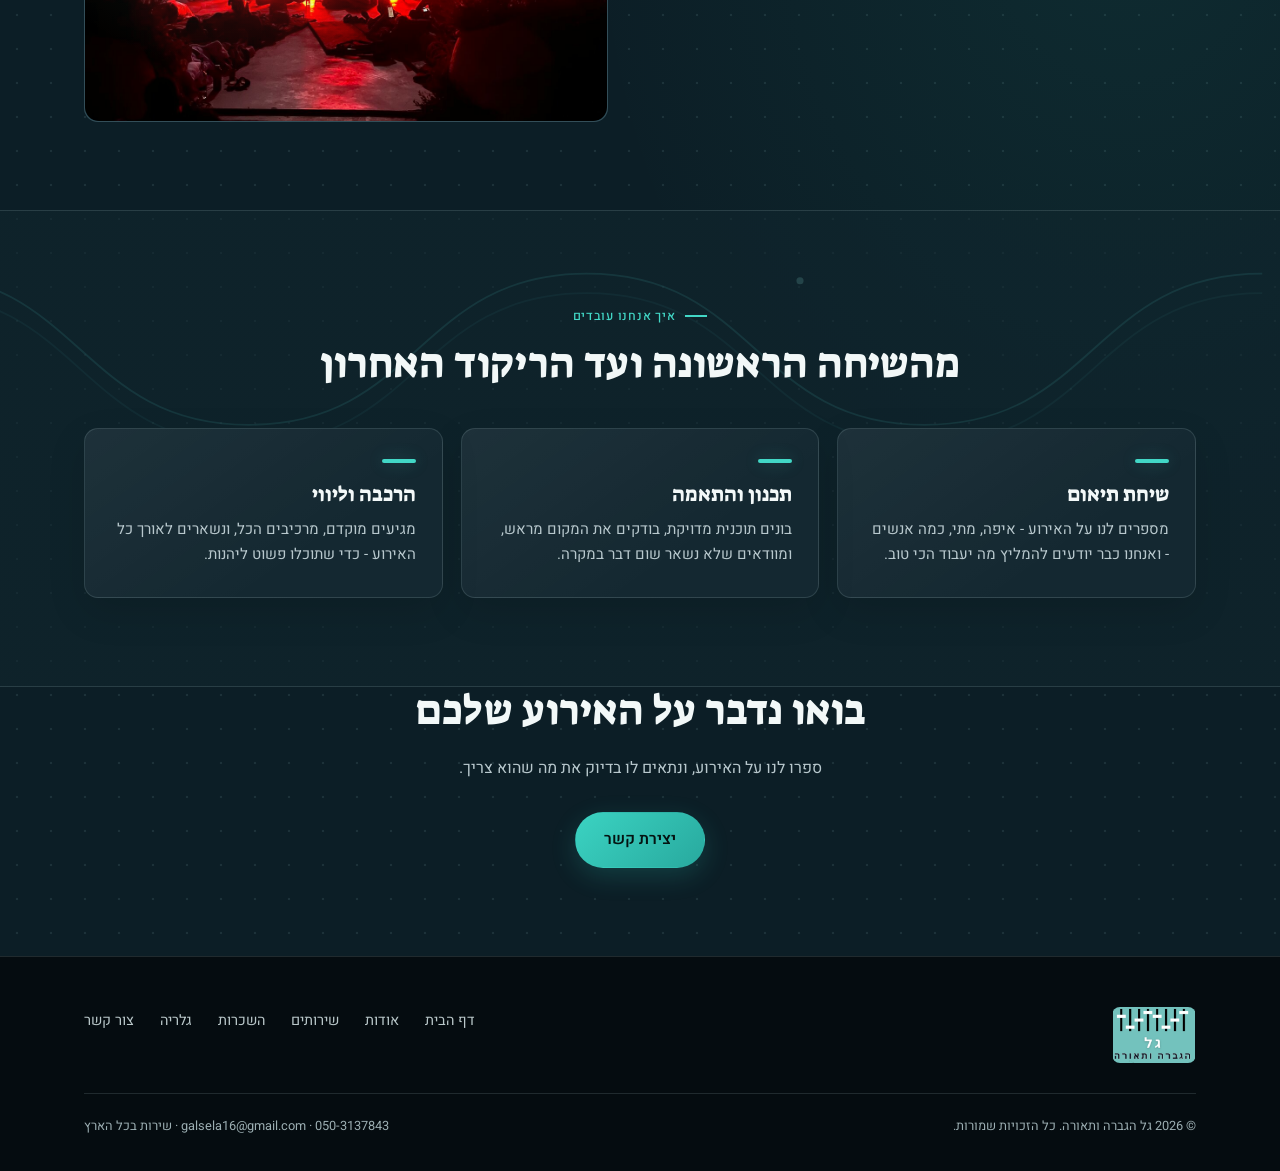
==== commit 903e3643: "Refresh soundwave background styles" ====
--- a/about.html
+++ b/about.html
@@ -8,7 +8,7 @@
 <link rel="preconnect" href="https://fonts.googleapis.com">
 <link rel="preconnect" href="https://fonts.gstatic.com" crossorigin>
 <link href="https://fonts.googleapis.com/css2?family=Suez+One&family=Heebo:wght@300;400;500;600;700;900&display=swap" rel="stylesheet">
-<link rel="stylesheet" href="styles.css?v=about-refine-20261128">
+<link rel="stylesheet" href="styles.css?v=soundwave-texture-20261128">
 <link rel="canonical" href="https://galsela16.github.io/galsound/about.html">
 <link rel="icon" href="favicon.svg" type="image/svg+xml">
 
--- a/styles.css
+++ b/styles.css
@@ -706,9 +706,15 @@
 }
 .logo img { width: 84px; height: 56px; }
 main {
+  background-color: var(--bg);
   background-image:
-    radial-gradient(ellipse at 12% 12%, rgba(56, 194, 215, 0.085), transparent 34%),
-    radial-gradient(ellipse at 88% 58%, rgba(45, 205, 177, 0.065), transparent 31%);
+    radial-gradient(ellipse at 14% 12%, rgba(56, 194, 215, 0.11), transparent 36%),
+    radial-gradient(ellipse at 88% 58%, rgba(45, 205, 177, 0.08), transparent 34%),
+    radial-gradient(circle, rgba(196, 250, 245, 0.09) 1px, transparent 1.6px),
+    url("data:image/svg+xml,%3Csvg%20xmlns%3D%22http%3A%2F%2Fwww.w3.org%2F2000%2Fsvg%22%20viewBox%3D%220%200%201440%202200%22%20fill%3D%22none%22%3E%3Cg%20stroke%3D%22%2350D8D0%22%20stroke-width%3D%222%22%20opacity%3D%22.26%22%3E%3Cpath%20d%3D%22M-100%20320C90%20320%2090%20500%20280%20500S470%20320%20660%20320%20850%20500%201040%20500s190-180%20380-180%22%2F%3E%3Cpath%20d%3D%22M-100%20340C90%20340%2090%20520%20280%20520S470%20340%20660%20340%20850%20520%201040%20520s190-180%20380-180%22%20opacity%3D%22.52%22%2F%3E%3Cpath%20d%3D%22M-120%201050c170%200%20170-180%20340-180s170%20180%20340%20180%20170-180%20340-180%20170%20180%20340%20180%22%2F%3E%3Cpath%20d%3D%22M-120%201072c170%200%20170-180%20340-180s170%20180%20340%20180%20170-180%20340-180%20170%20180%20340%20180%22%20opacity%3D%22.5%22%2F%3E%3Cpath%20d%3D%22M-100%201770c190%200%20190%20170%20380%20170s190-170%20380-170%20190%20170%20380%20170%20190-170%20380-170%22%2F%3E%3Cpath%20d%3D%22M-100%201792c190%200%20190%20170%20380%20170s190-170%20380-170%20190%20170%20380%20170%20190-170%20380-170%22%20opacity%3D%22.48%22%2F%3E%3C%2Fg%3E%3Cg%20fill%3D%22%239AF8EE%22%20opacity%3D%22.36%22%3E%3Ccircle%20cx%3D%22280%22%20cy%3D%22510%22%20r%3D%224%22%2F%3E%3Ccircle%20cx%3D%22660%22%20cy%3D%22330%22%20r%3D%224%22%2F%3E%3Ccircle%20cx%3D%22560%22%20cy%3D%221060%22%20r%3D%224%22%2F%3E%3Ccircle%20cx%3D%22900%22%20cy%3D%221778%22%20r%3D%224%22%2F%3E%3C%2Fg%3E%3C%2Fsvg%3E");
+  background-repeat: no-repeat, no-repeat, repeat, no-repeat;
+  background-size: 100% 100%, 100% 100%, 34px 34px, 100% 100%;
+  background-position: center, center, 0 0, center;
 }
 .beams { opacity: 0.22; }
 .beam { width: clamp(120px, 15vw, 190px); filter: blur(5px); }
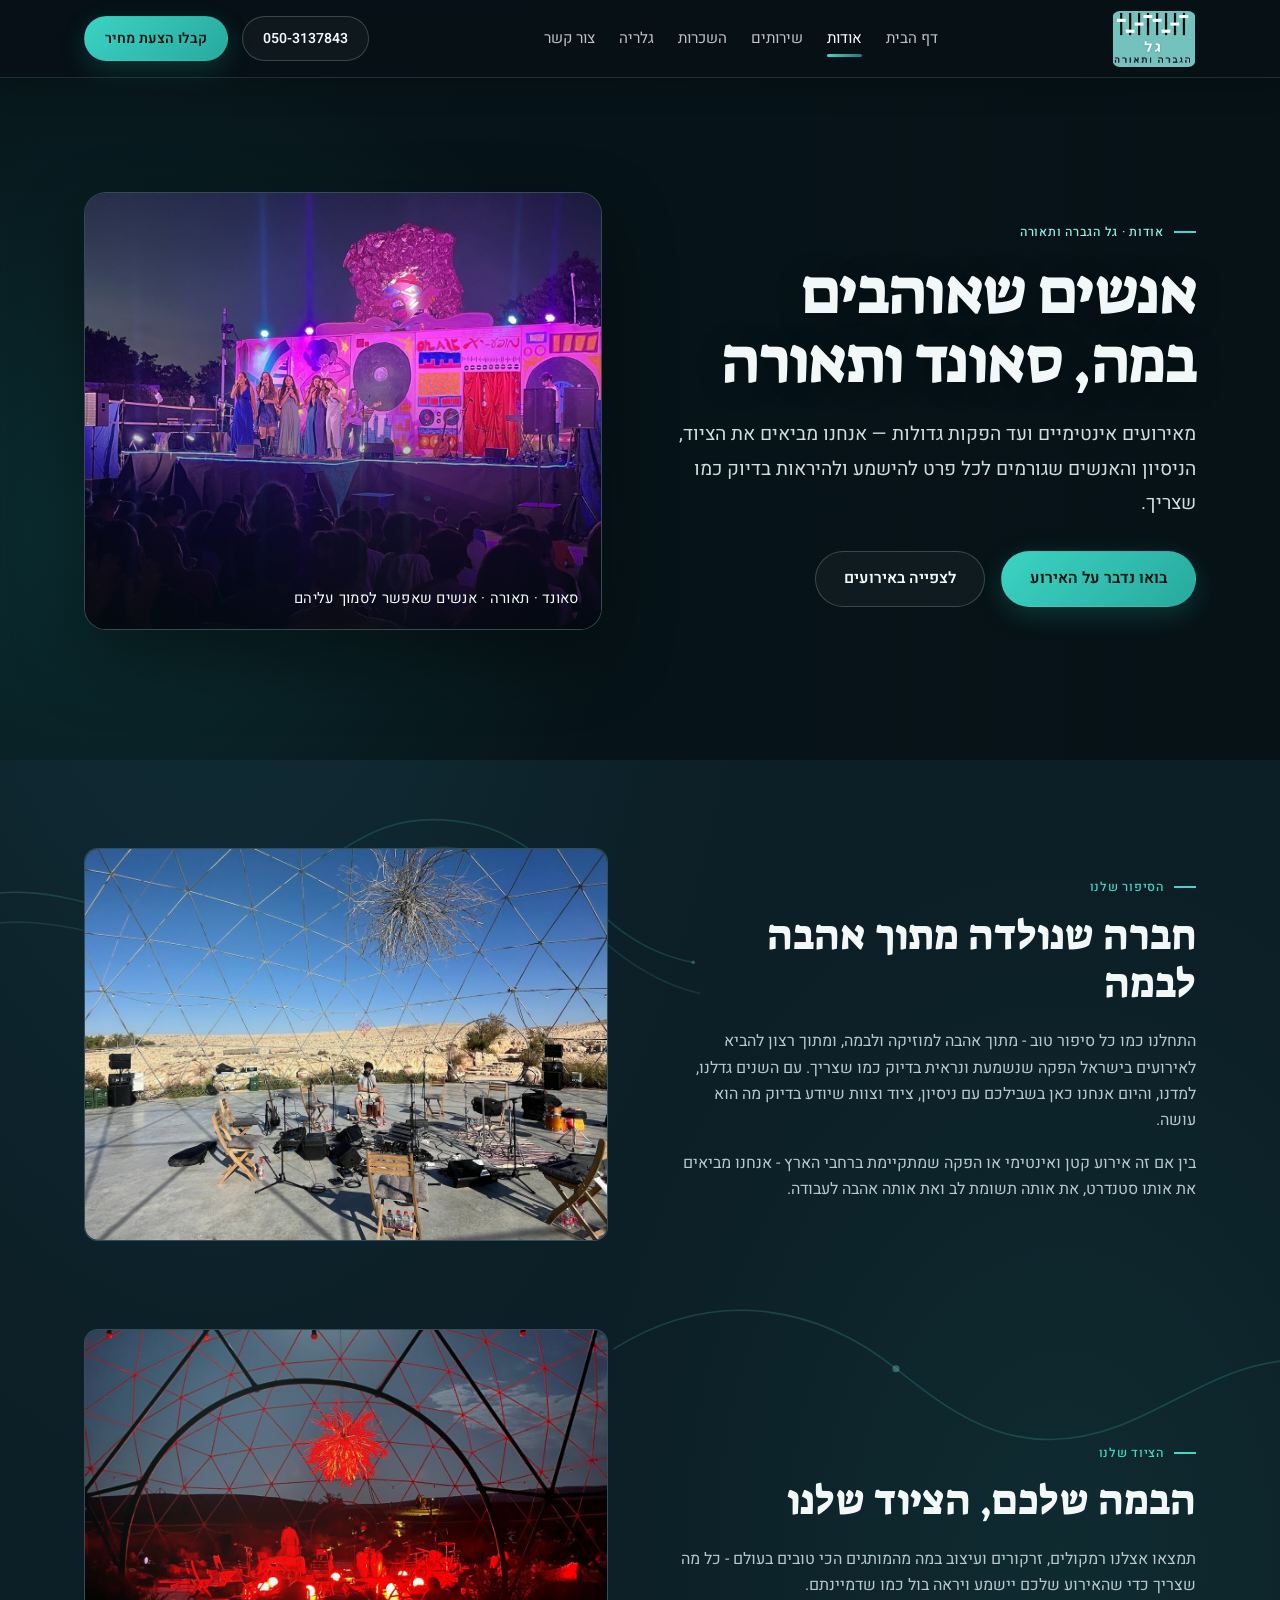
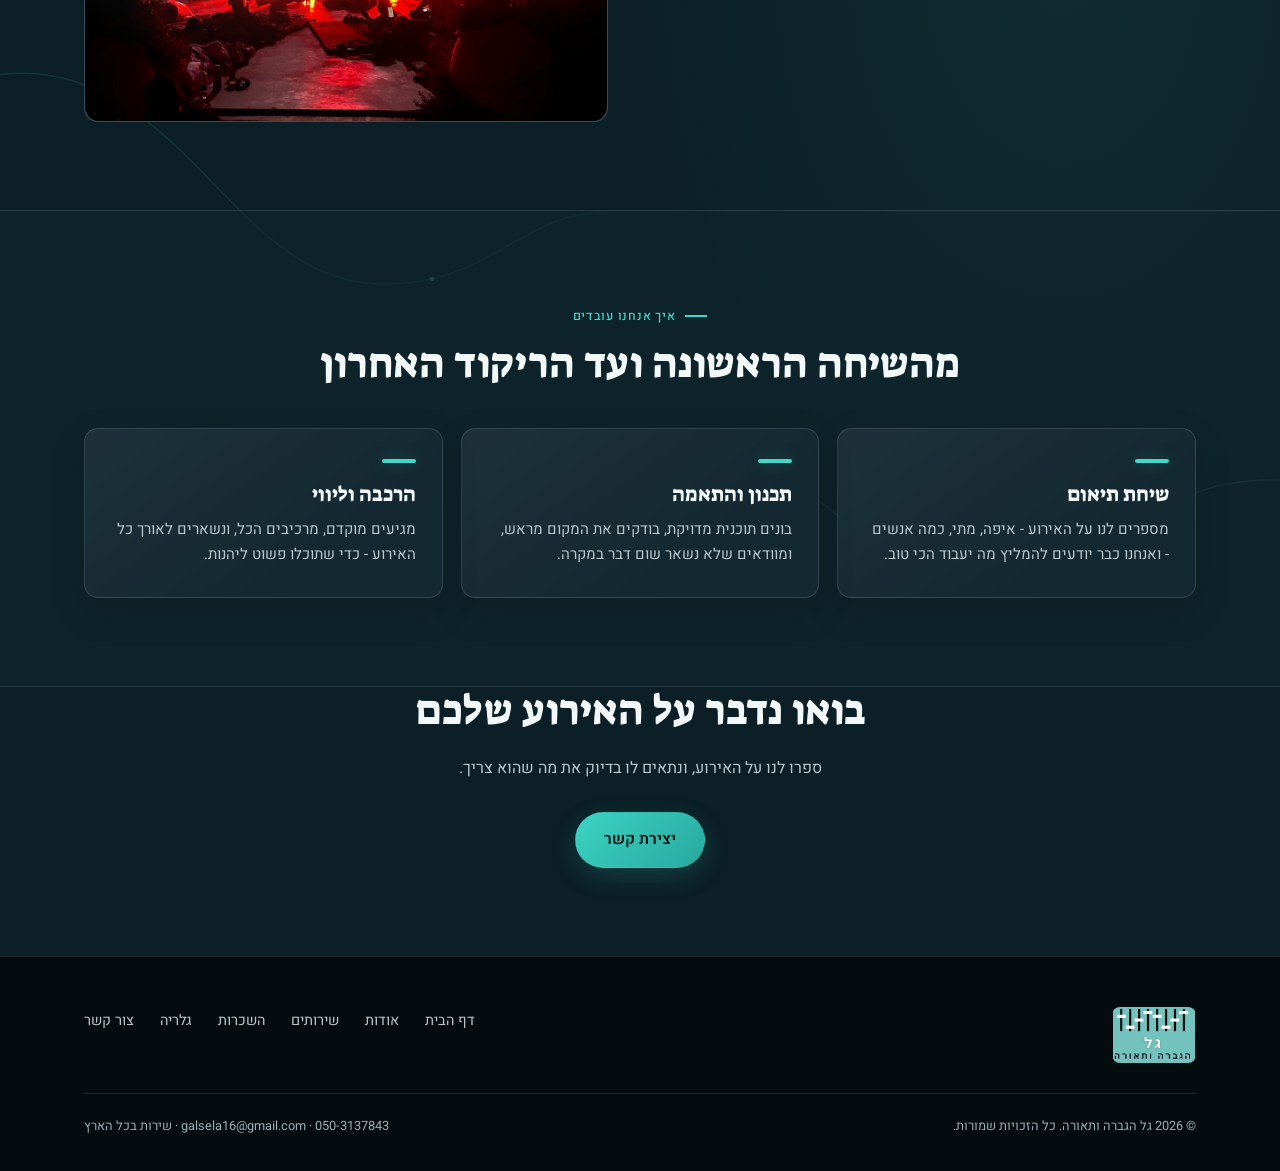
==== commit 7507d65e: "Refresh asymmetric background styles" ====
--- a/about.html
+++ b/about.html
@@ -8,7 +8,7 @@
 <link rel="preconnect" href="https://fonts.googleapis.com">
 <link rel="preconnect" href="https://fonts.gstatic.com" crossorigin>
 <link href="https://fonts.googleapis.com/css2?family=Suez+One&family=Heebo:wght@300;400;500;600;700;900&display=swap" rel="stylesheet">
-<link rel="stylesheet" href="styles.css?v=soundwave-texture-20261128">
+<link rel="stylesheet" href="styles.css?v=asym-wave-20261128">
 <link rel="canonical" href="https://galsela16.github.io/galsound/about.html">
 <link rel="icon" href="favicon.svg" type="image/svg+xml">
 
--- a/styles.css
+++ b/styles.css
@@ -708,13 +708,12 @@
 main {
   background-color: var(--bg);
   background-image:
-    radial-gradient(ellipse at 14% 12%, rgba(56, 194, 215, 0.11), transparent 36%),
-    radial-gradient(ellipse at 88% 58%, rgba(45, 205, 177, 0.08), transparent 34%),
-    radial-gradient(circle, rgba(196, 250, 245, 0.09) 1px, transparent 1.6px),
-    url("data:image/svg+xml,%3Csvg%20xmlns%3D%22http%3A%2F%2Fwww.w3.org%2F2000%2Fsvg%22%20viewBox%3D%220%200%201440%202200%22%20fill%3D%22none%22%3E%3Cg%20stroke%3D%22%2350D8D0%22%20stroke-width%3D%222%22%20opacity%3D%22.26%22%3E%3Cpath%20d%3D%22M-100%20320C90%20320%2090%20500%20280%20500S470%20320%20660%20320%20850%20500%201040%20500s190-180%20380-180%22%2F%3E%3Cpath%20d%3D%22M-100%20340C90%20340%2090%20520%20280%20520S470%20340%20660%20340%20850%20520%201040%20520s190-180%20380-180%22%20opacity%3D%22.52%22%2F%3E%3Cpath%20d%3D%22M-120%201050c170%200%20170-180%20340-180s170%20180%20340%20180%20170-180%20340-180%20170%20180%20340%20180%22%2F%3E%3Cpath%20d%3D%22M-120%201072c170%200%20170-180%20340-180s170%20180%20340%20180%20170-180%20340-180%20170%20180%20340%20180%22%20opacity%3D%22.5%22%2F%3E%3Cpath%20d%3D%22M-100%201770c190%200%20190%20170%20380%20170s190-170%20380-170%20190%20170%20380%20170%20190-170%20380-170%22%2F%3E%3Cpath%20d%3D%22M-100%201792c190%200%20190%20170%20380%20170s190-170%20380-170%20190%20170%20380%20170%20190-170%20380-170%22%20opacity%3D%22.48%22%2F%3E%3C%2Fg%3E%3Cg%20fill%3D%22%239AF8EE%22%20opacity%3D%22.36%22%3E%3Ccircle%20cx%3D%22280%22%20cy%3D%22510%22%20r%3D%224%22%2F%3E%3Ccircle%20cx%3D%22660%22%20cy%3D%22330%22%20r%3D%224%22%2F%3E%3Ccircle%20cx%3D%22560%22%20cy%3D%221060%22%20r%3D%224%22%2F%3E%3Ccircle%20cx%3D%22900%22%20cy%3D%221778%22%20r%3D%224%22%2F%3E%3C%2Fg%3E%3C%2Fsvg%3E");
-  background-repeat: no-repeat, no-repeat, repeat, no-repeat;
-  background-size: 100% 100%, 100% 100%, 34px 34px, 100% 100%;
-  background-position: center, center, 0 0, center;
+    radial-gradient(ellipse at 17% 14%, rgba(56, 194, 215, 0.10), transparent 37%),
+    radial-gradient(ellipse at 83% 61%, rgba(45, 205, 177, 0.075), transparent 32%),
+    url("data:image/svg+xml,%3Csvg%20xmlns%3D%22http%3A%2F%2Fwww.w3.org%2F2000%2Fsvg%22%20viewBox%3D%220%200%201440%202200%22%20fill%3D%22none%22%3E%3Cg%20stroke%3D%22%2350D8D0%22%20stroke-width%3D%221.8%22%3E%3Cpath%20opacity%3D%22.20%22%20d%3D%22M1000%20110C1120%2070%201280%20160%201490%20105M1020%20126C1134%2090%201300%20178%201505%20122M1054%20144C1168%20112%201320%20195%201510%20143%22%2F%3E%3Cpath%20opacity%3D%22.17%22%20d%3D%22M-90%20690C70%20620%20150%20730%20255%20695C370%20656%20400%20560%20535%20590C635%20612%20664%20724%20780%20745%22%2F%3E%3Cpath%20opacity%3D%22.12%22%20d%3D%22M-70%20718C60%20662%20155%20756%20270%20718C388%20680%20422%20595%20532%20620C625%20642%20675%20755%20788%20780%22%2F%3E%3Cpath%20opacity%3D%22.19%22%20d%3D%22M690%201180C810%201105%20925%201136%201008%201202C1080%201260%201150%201308%201260%201266C1342%201234%201400%201177%201510%201195%22%2F%3E%3Cpath%20opacity%3D%22.11%22%20d%3D%22M-80%201570C48%201510%20138%201565%20214%201642C294%201722%20354%201805%20485%201776C565%201758%20606%201698%20684%201702%22%2F%3E%3Cpath%20opacity%3D%22.16%22%20d%3D%22M720%202020C820%201960%20880%201990%20955%202052C1038%202120%201090%202152%201182%202110C1270%202070%201324%201982%201480%202006%22%2F%3E%3C%2Fg%3E%3Cg%20fill%3D%22%239AF8EE%22%3E%3Ccircle%20cx%3D%22255%22%20cy%3D%22695%22%20r%3D%223%22%20opacity%3D%22.38%22%2F%3E%3Ccircle%20cx%3D%221008%22%20cy%3D%221202%22%20r%3D%224%22%20opacity%3D%22.3%22%2F%3E%3Ccircle%20cx%3D%22486%22%20cy%3D%221776%22%20r%3D%222.5%22%20opacity%3D%22.34%22%2F%3E%3Ccircle%20cx%3D%221180%22%20cy%3D%222110%22%20r%3D%223%22%20opacity%3D%22.28%22%2F%3E%3Ccircle%20cx%3D%22780%22%20cy%3D%22745%22%20r%3D%222%22%20opacity%3D%22.24%22%2F%3E%3C%2Fg%3E%3C%2Fsvg%3E");
+  background-repeat: no-repeat, no-repeat, no-repeat;
+  background-size: 100% 100%, 100% 100%, 100% 100%;
+  background-position: center, center, center;
 }
 .beams { opacity: 0.22; }
 .beam { width: clamp(120px, 15vw, 190px); filter: blur(5px); }
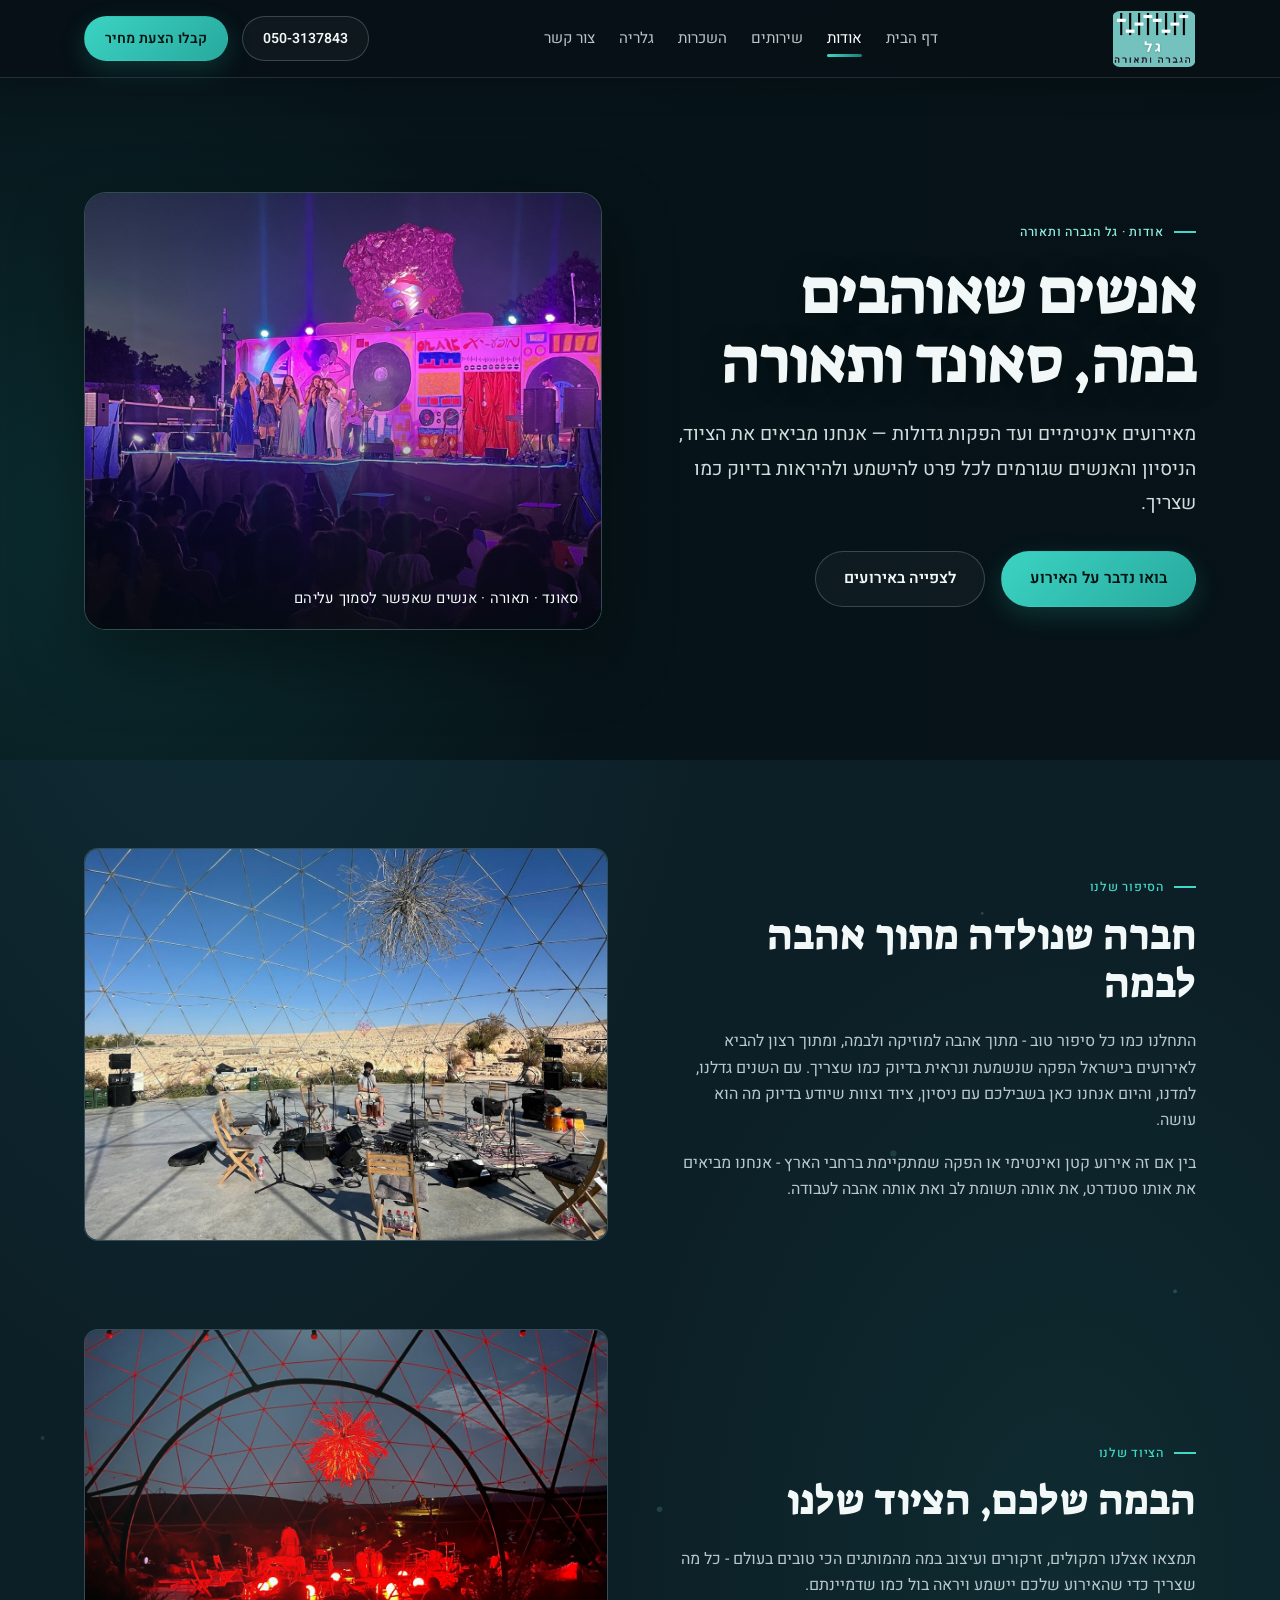
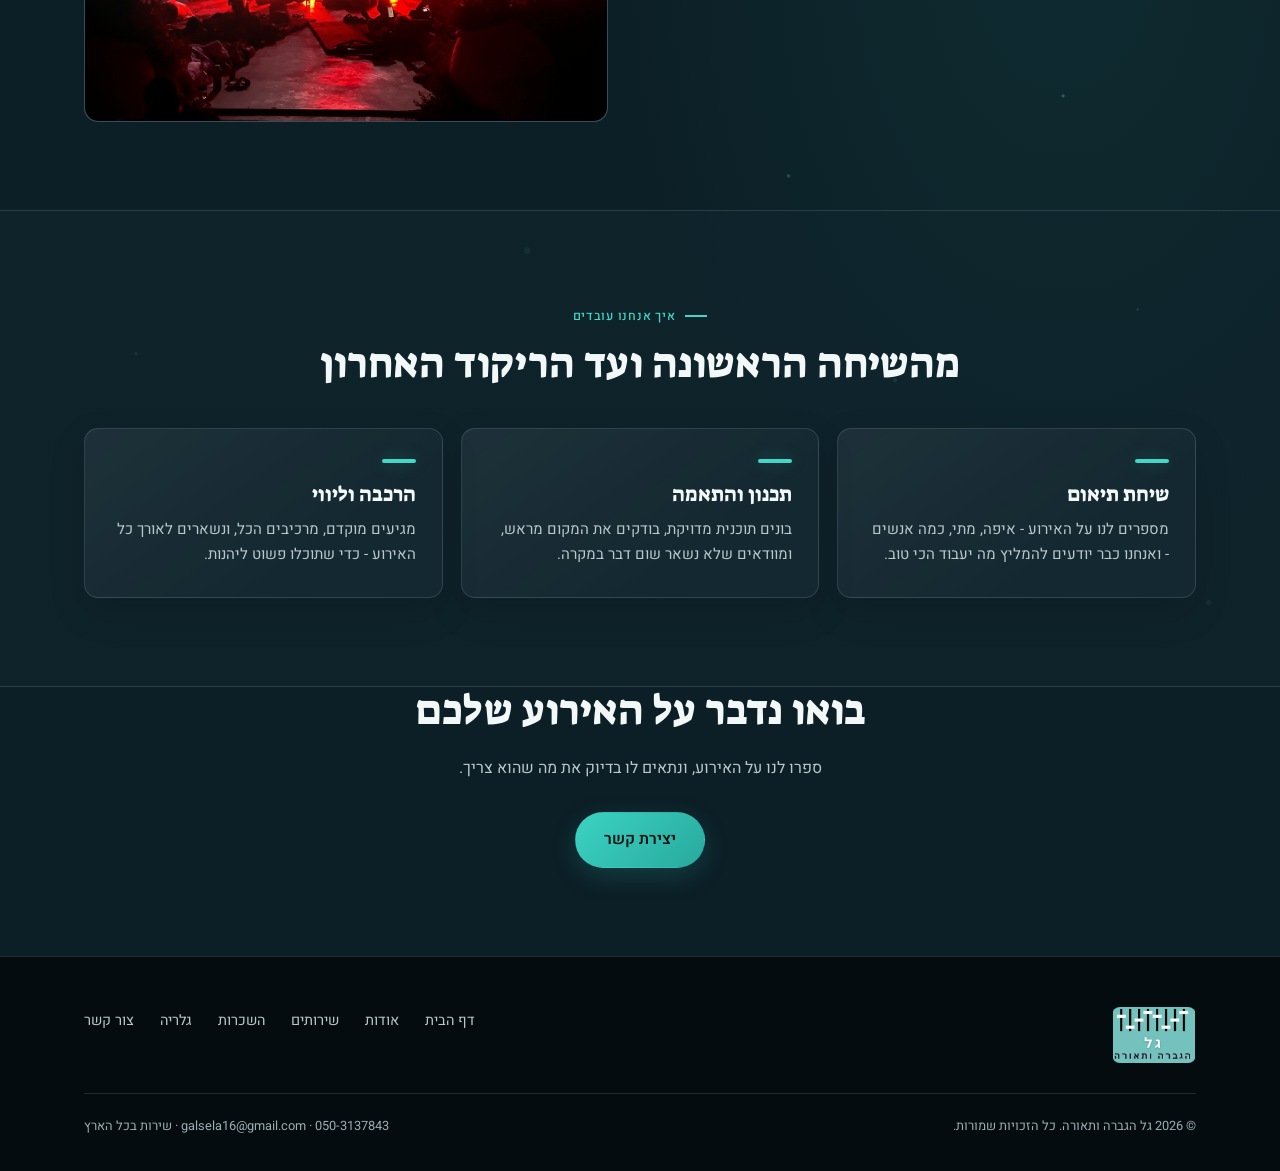
==== commit c46351b4: "Refresh scattered light background" ====
--- a/about.html
+++ b/about.html
@@ -8,7 +8,7 @@
 <link rel="preconnect" href="https://fonts.googleapis.com">
 <link rel="preconnect" href="https://fonts.gstatic.com" crossorigin>
 <link href="https://fonts.googleapis.com/css2?family=Suez+One&family=Heebo:wght@300;400;500;600;700;900&display=swap" rel="stylesheet">
-<link rel="stylesheet" href="styles.css?v=asym-wave-20261128">
+<link rel="stylesheet" href="styles.css?v=random-light-dots-20261128">
 <link rel="canonical" href="https://galsela16.github.io/galsound/about.html">
 <link rel="icon" href="favicon.svg" type="image/svg+xml">
 
--- a/styles.css
+++ b/styles.css
@@ -710,7 +710,7 @@
   background-image:
     radial-gradient(ellipse at 17% 14%, rgba(56, 194, 215, 0.10), transparent 37%),
     radial-gradient(ellipse at 83% 61%, rgba(45, 205, 177, 0.075), transparent 32%),
-    url("data:image/svg+xml,%3Csvg%20xmlns%3D%22http%3A%2F%2Fwww.w3.org%2F2000%2Fsvg%22%20viewBox%3D%220%200%201440%202200%22%20fill%3D%22none%22%3E%3Cg%20stroke%3D%22%2350D8D0%22%20stroke-width%3D%221.8%22%3E%3Cpath%20opacity%3D%22.20%22%20d%3D%22M1000%20110C1120%2070%201280%20160%201490%20105M1020%20126C1134%2090%201300%20178%201505%20122M1054%20144C1168%20112%201320%20195%201510%20143%22%2F%3E%3Cpath%20opacity%3D%22.17%22%20d%3D%22M-90%20690C70%20620%20150%20730%20255%20695C370%20656%20400%20560%20535%20590C635%20612%20664%20724%20780%20745%22%2F%3E%3Cpath%20opacity%3D%22.12%22%20d%3D%22M-70%20718C60%20662%20155%20756%20270%20718C388%20680%20422%20595%20532%20620C625%20642%20675%20755%20788%20780%22%2F%3E%3Cpath%20opacity%3D%22.19%22%20d%3D%22M690%201180C810%201105%20925%201136%201008%201202C1080%201260%201150%201308%201260%201266C1342%201234%201400%201177%201510%201195%22%2F%3E%3Cpath%20opacity%3D%22.11%22%20d%3D%22M-80%201570C48%201510%20138%201565%20214%201642C294%201722%20354%201805%20485%201776C565%201758%20606%201698%20684%201702%22%2F%3E%3Cpath%20opacity%3D%22.16%22%20d%3D%22M720%202020C820%201960%20880%201990%20955%202052C1038%202120%201090%202152%201182%202110C1270%202070%201324%201982%201480%202006%22%2F%3E%3C%2Fg%3E%3Cg%20fill%3D%22%239AF8EE%22%3E%3Ccircle%20cx%3D%22255%22%20cy%3D%22695%22%20r%3D%223%22%20opacity%3D%22.38%22%2F%3E%3Ccircle%20cx%3D%221008%22%20cy%3D%221202%22%20r%3D%224%22%20opacity%3D%22.3%22%2F%3E%3Ccircle%20cx%3D%22486%22%20cy%3D%221776%22%20r%3D%222.5%22%20opacity%3D%22.34%22%2F%3E%3Ccircle%20cx%3D%221180%22%20cy%3D%222110%22%20r%3D%223%22%20opacity%3D%22.28%22%2F%3E%3Ccircle%20cx%3D%22780%22%20cy%3D%22745%22%20r%3D%222%22%20opacity%3D%22.24%22%2F%3E%3C%2Fg%3E%3C%2Fsvg%3E");
+    url("data:image/svg+xml,%3Csvg%20xmlns%3D%22http%3A%2F%2Fwww.w3.org%2F2000%2Fsvg%22%20viewBox%3D%220%200%201440%202200%22%20fill%3D%22none%22%3E%3Cg%20fill%3D%22%238AF0E3%22%3E%3Ccircle%20cx%3D%22106%22%20cy%3D%22142%22%20r%3D%222.2%22%20opacity%3D%22.18%22%2F%3E%3Ccircle%20cx%3D%22326%22%20cy%3D%22390%22%20r%3D%223.4%22%20opacity%3D%22.15%22%2F%3E%3Ccircle%20cx%3D%22870%22%20cy%3D%22250%22%20r%3D%221.8%22%20opacity%3D%22.22%22%2F%3E%3Ccircle%20cx%3D%221265%22%20cy%3D%22438%22%20r%3D%222.6%22%20opacity%3D%22.12%22%2F%3E%3Ccircle%20cx%3D%22565%22%20cy%3D%22710%22%20r%3D%222.8%22%20opacity%3D%22.16%22%2F%3E%3Ccircle%20cx%3D%22114%22%20cy%3D%22840%22%20r%3D%221.7%22%20opacity%3D%22.24%22%2F%3E%3Ccircle%20cx%3D%221005%22%20cy%3D%22960%22%20r%3D%223.6%22%20opacity%3D%22.13%22%2F%3E%3Ccircle%20cx%3D%221322%22%20cy%3D%221115%22%20r%3D%222.1%22%20opacity%3D%22.2%22%2F%3E%3Ccircle%20cx%3D%22431%22%20cy%3D%221190%22%20r%3D%222%22%20opacity%3D%22.14%22%2F%3E%3Ccircle%20cx%3D%22742%22%20cy%3D%221360%22%20r%3D%223.1%22%20opacity%3D%22.17%22%2F%3E%3Ccircle%20cx%3D%22180%22%20cy%3D%221518%22%20r%3D%222.7%22%20opacity%3D%22.12%22%2F%3E%3Ccircle%20cx%3D%221196%22%20cy%3D%221570%22%20r%3D%221.8%22%20opacity%3D%22.25%22%2F%3E%3Ccircle%20cx%3D%22593%22%20cy%3D%221744%22%20r%3D%223.8%22%20opacity%3D%22.13%22%2F%3E%3Ccircle%20cx%3D%221007%22%20cy%3D%221890%22%20r%3D%222.3%22%20opacity%3D%22.2%22%2F%3E%3Ccircle%20cx%3D%22274%22%20cy%3D%222050%22%20r%3D%221.9%22%20opacity%3D%22.16%22%2F%3E%3Ccircle%20cx%3D%221360%22%20cy%3D%222140%22%20r%3D%223%22%20opacity%3D%22.14%22%2F%3E%3Ccircle%20cx%3D%22813%22%20cy%3D%22500%22%20r%3D%221.5%22%20opacity%3D%22.2%22%2F%3E%3Ccircle%20cx%3D%2248%22%20cy%3D%221280%22%20r%3D%222.4%22%20opacity%3D%22.13%22%2F%3E%3Ccircle%20cx%3D%221105%22%20cy%3D%22690%22%20r%3D%221.6%22%20opacity%3D%22.19%22%2F%3E%3Ccircle%20cx%3D%22410%22%20cy%3D%22930%22%20r%3D%223.3%22%20opacity%3D%22.11%22%2F%3E%3Ccircle%20cx%3D%22887%22%20cy%3D%221660%22%20r%3D%222.2%22%20opacity%3D%22.18%22%2F%3E%3Ccircle%20cx%3D%221280%22%20cy%3D%221810%22%20r%3D%221.7%22%20opacity%3D%22.22%22%2F%3E%3Ccircle%20cx%3D%22660%22%20cy%3D%22212%22%20r%3D%222.5%22%20opacity%3D%22.12%22%2F%3E%3Ccircle%20cx%3D%22153%22%20cy%3D%221860%22%20r%3D%222.1%22%20opacity%3D%22.17%22%2F%3E%3C%2Fg%3E%3C%2Fsvg%3E");
   background-repeat: no-repeat, no-repeat, no-repeat;
   background-size: 100% 100%, 100% 100%, 100% 100%;
   background-position: center, center, center;
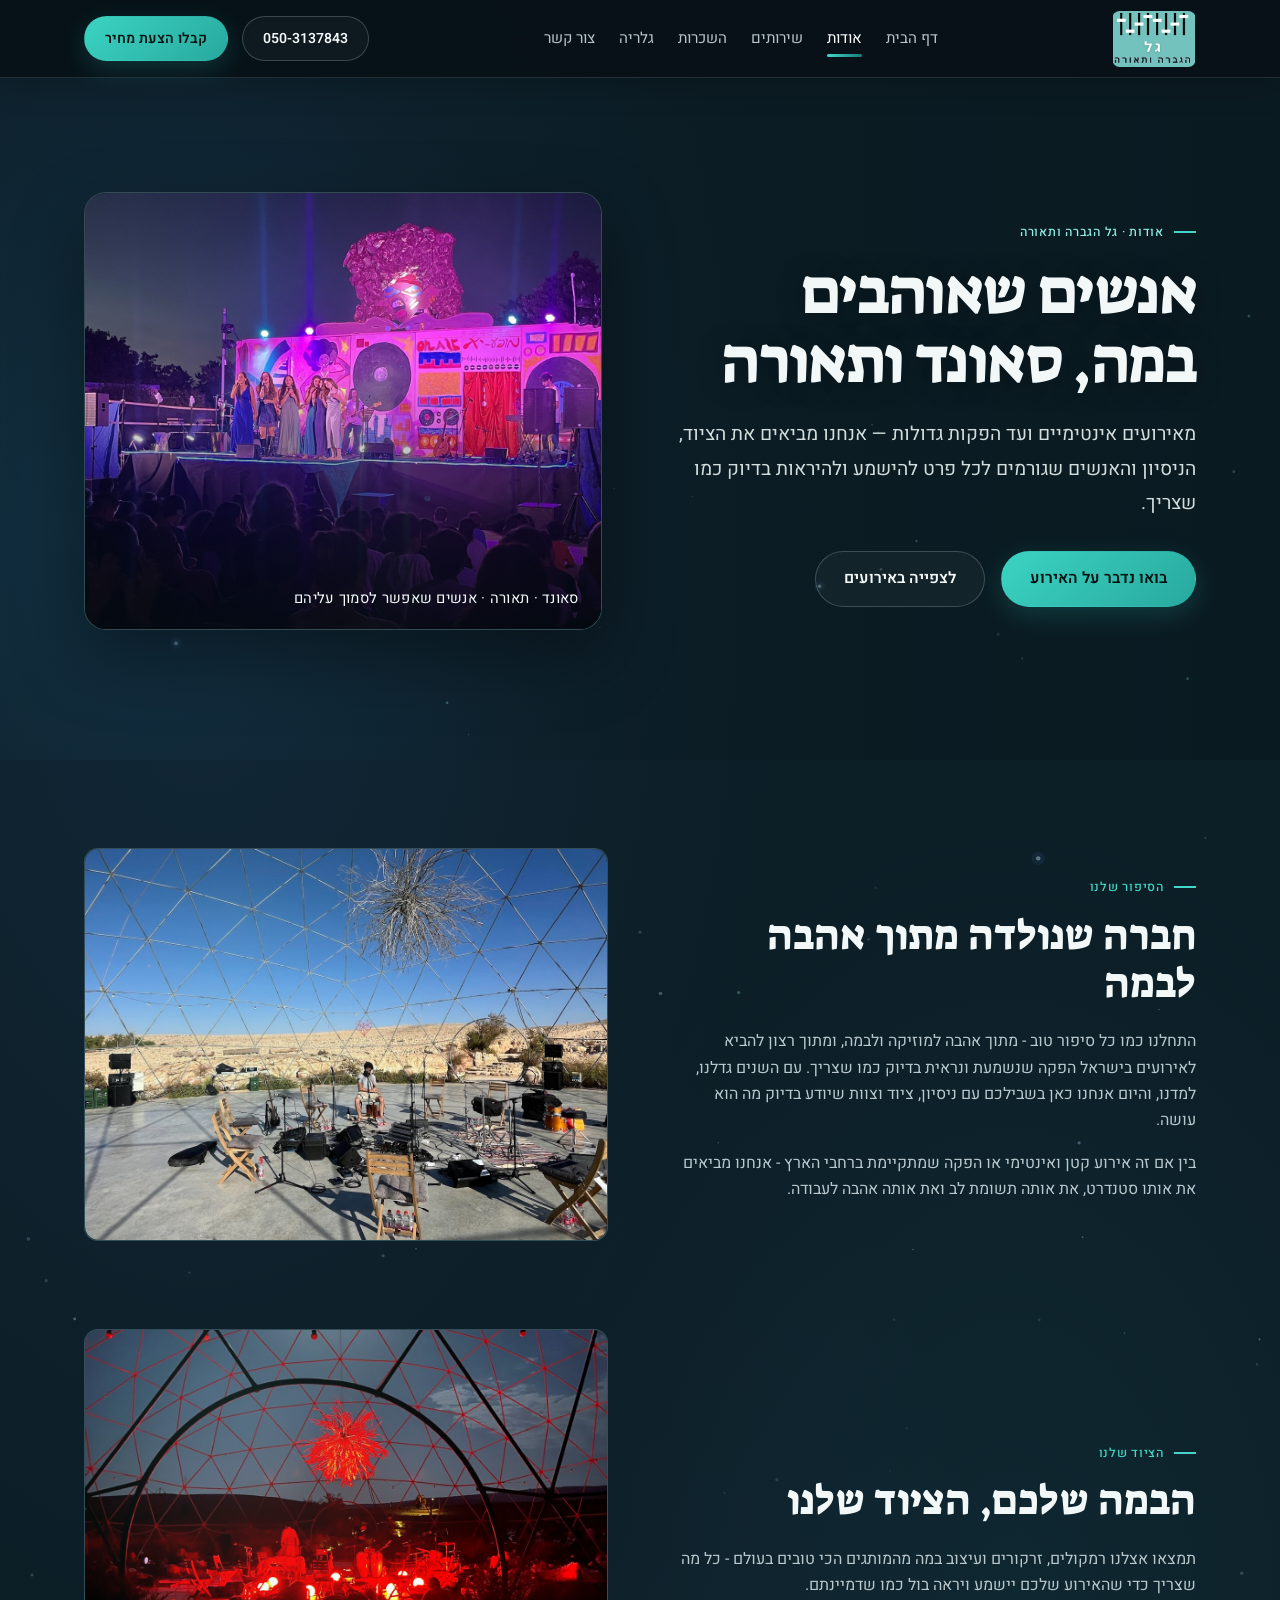
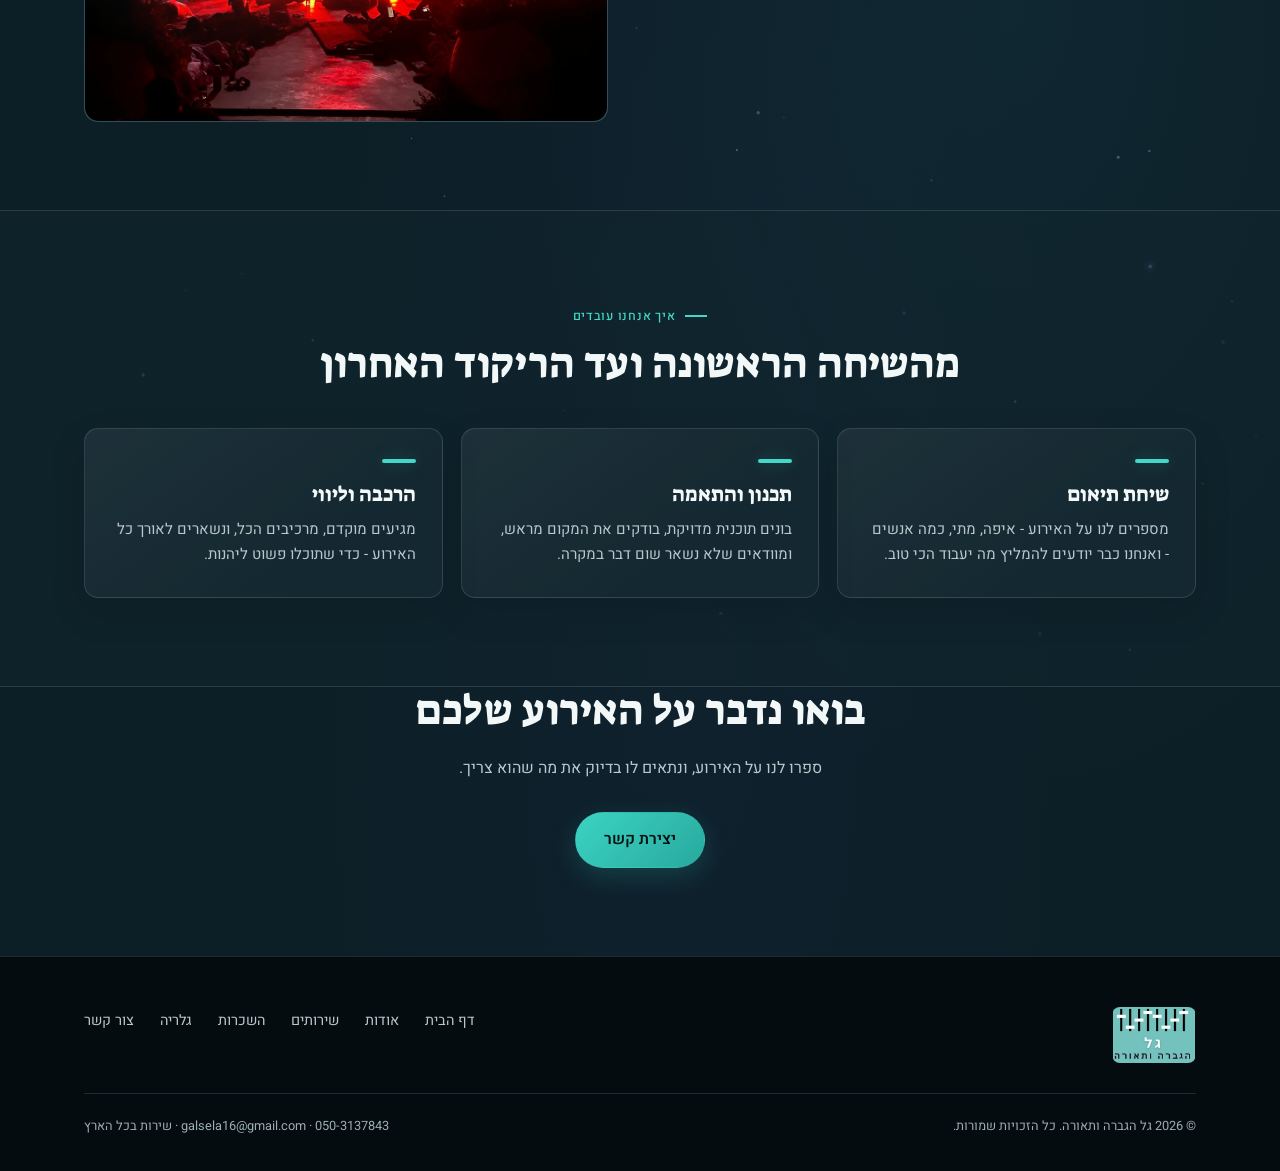
==== commit 23222304: "Refresh soft night-sky styles" ====
--- a/about.html
+++ b/about.html
@@ -8,7 +8,7 @@
 <link rel="preconnect" href="https://fonts.googleapis.com">
 <link rel="preconnect" href="https://fonts.gstatic.com" crossorigin>
 <link href="https://fonts.googleapis.com/css2?family=Suez+One&family=Heebo:wght@300;400;500;600;700;900&display=swap" rel="stylesheet">
-<link rel="stylesheet" href="styles.css?v=random-light-dots-20261128">
+<link rel="stylesheet" href="styles.css?v=soft-starry-sky-20261128">
 <link rel="canonical" href="https://galsela16.github.io/galsound/about.html">
 <link rel="icon" href="favicon.svg" type="image/svg+xml">
 
--- a/styles.css
+++ b/styles.css
@@ -708,12 +708,19 @@
 main {
   background-color: var(--bg);
   background-image:
-    radial-gradient(ellipse at 17% 14%, rgba(56, 194, 215, 0.10), transparent 37%),
-    radial-gradient(ellipse at 83% 61%, rgba(45, 205, 177, 0.075), transparent 32%),
-    url("data:image/svg+xml,%3Csvg%20xmlns%3D%22http%3A%2F%2Fwww.w3.org%2F2000%2Fsvg%22%20viewBox%3D%220%200%201440%202200%22%20fill%3D%22none%22%3E%3Cg%20fill%3D%22%238AF0E3%22%3E%3Ccircle%20cx%3D%22106%22%20cy%3D%22142%22%20r%3D%222.2%22%20opacity%3D%22.18%22%2F%3E%3Ccircle%20cx%3D%22326%22%20cy%3D%22390%22%20r%3D%223.4%22%20opacity%3D%22.15%22%2F%3E%3Ccircle%20cx%3D%22870%22%20cy%3D%22250%22%20r%3D%221.8%22%20opacity%3D%22.22%22%2F%3E%3Ccircle%20cx%3D%221265%22%20cy%3D%22438%22%20r%3D%222.6%22%20opacity%3D%22.12%22%2F%3E%3Ccircle%20cx%3D%22565%22%20cy%3D%22710%22%20r%3D%222.8%22%20opacity%3D%22.16%22%2F%3E%3Ccircle%20cx%3D%22114%22%20cy%3D%22840%22%20r%3D%221.7%22%20opacity%3D%22.24%22%2F%3E%3Ccircle%20cx%3D%221005%22%20cy%3D%22960%22%20r%3D%223.6%22%20opacity%3D%22.13%22%2F%3E%3Ccircle%20cx%3D%221322%22%20cy%3D%221115%22%20r%3D%222.1%22%20opacity%3D%22.2%22%2F%3E%3Ccircle%20cx%3D%22431%22%20cy%3D%221190%22%20r%3D%222%22%20opacity%3D%22.14%22%2F%3E%3Ccircle%20cx%3D%22742%22%20cy%3D%221360%22%20r%3D%223.1%22%20opacity%3D%22.17%22%2F%3E%3Ccircle%20cx%3D%22180%22%20cy%3D%221518%22%20r%3D%222.7%22%20opacity%3D%22.12%22%2F%3E%3Ccircle%20cx%3D%221196%22%20cy%3D%221570%22%20r%3D%221.8%22%20opacity%3D%22.25%22%2F%3E%3Ccircle%20cx%3D%22593%22%20cy%3D%221744%22%20r%3D%223.8%22%20opacity%3D%22.13%22%2F%3E%3Ccircle%20cx%3D%221007%22%20cy%3D%221890%22%20r%3D%222.3%22%20opacity%3D%22.2%22%2F%3E%3Ccircle%20cx%3D%22274%22%20cy%3D%222050%22%20r%3D%221.9%22%20opacity%3D%22.16%22%2F%3E%3Ccircle%20cx%3D%221360%22%20cy%3D%222140%22%20r%3D%223%22%20opacity%3D%22.14%22%2F%3E%3Ccircle%20cx%3D%22813%22%20cy%3D%22500%22%20r%3D%221.5%22%20opacity%3D%22.2%22%2F%3E%3Ccircle%20cx%3D%2248%22%20cy%3D%221280%22%20r%3D%222.4%22%20opacity%3D%22.13%22%2F%3E%3Ccircle%20cx%3D%221105%22%20cy%3D%22690%22%20r%3D%221.6%22%20opacity%3D%22.19%22%2F%3E%3Ccircle%20cx%3D%22410%22%20cy%3D%22930%22%20r%3D%223.3%22%20opacity%3D%22.11%22%2F%3E%3Ccircle%20cx%3D%22887%22%20cy%3D%221660%22%20r%3D%222.2%22%20opacity%3D%22.18%22%2F%3E%3Ccircle%20cx%3D%221280%22%20cy%3D%221810%22%20r%3D%221.7%22%20opacity%3D%22.22%22%2F%3E%3Ccircle%20cx%3D%22660%22%20cy%3D%22212%22%20r%3D%222.5%22%20opacity%3D%22.12%22%2F%3E%3Ccircle%20cx%3D%22153%22%20cy%3D%221860%22%20r%3D%222.1%22%20opacity%3D%22.17%22%2F%3E%3C%2Fg%3E%3C%2Fsvg%3E");
-  background-repeat: no-repeat, no-repeat, no-repeat;
-  background-size: 100% 100%, 100% 100%, 100% 100%;
-  background-position: center, center, center;
+    radial-gradient(ellipse at 16% 22%, rgba(65, 116, 204, 0.105), transparent 38%),
+    radial-gradient(ellipse at 79% 63%, rgba(55, 155, 190, 0.075), transparent 35%),
+    radial-gradient(ellipse at 54% 88%, rgba(79, 91, 185, 0.055), transparent 38%),
+    url("data:image/svg+xml,%3Csvg%20xmlns%3D%22http%3A%2F%2Fwww.w3.org%2F2000%2Fsvg%22%20viewBox%3D%220%200%201440%202200%22%20fill%3D%22none%22%3E%3Ccircle%20cx%3D%22831%22%20cy%3D%22779%22%20r%3D%221.8%22%20fill%3D%22%239af0ee%22%20opacity%3D%220.28%22%2F%3E%3Ccircle%20cx%3D%221397%22%20cy%3D%221432%22%20r%3D%222.0%22%20fill%3D%22%23b9d7ff%22%20opacity%3D%220.20%22%2F%3E%3Ccircle%20cx%3D%22432%22%20cy%3D%22807%22%20r%3D%221.3%22%20fill%3D%22%239af0ee%22%20opacity%3D%220.21%22%2F%3E%3Ccircle%20cx%3D%22853%22%20cy%3D%221589%22%20r%3D%221.9%22%20fill%3D%22%239af0ee%22%20opacity%3D%220.26%22%2F%3E%3Ccircle%20cx%3D%2236%22%20cy%3D%221434%22%20r%3D%221.8%22%20fill%3D%22%239af0ee%22%20opacity%3D%220.19%22%2F%3E%3Ccircle%20cx%3D%22675%22%20cy%3D%22368%22%20r%3D%220.8%22%20fill%3D%22%23b9d7ff%22%20opacity%3D%220.17%22%2F%3E%3Ccircle%20cx%3D%22315%22%20cy%3D%222115%22%20r%3D%221.3%22%20fill%3D%22%23b9d7ff%22%20opacity%3D%220.18%22%2F%3E%3Ccircle%20cx%3D%22490%22%20cy%3D%2220%22%20r%3D%221.1%22%20fill%3D%22%239af0ee%22%20opacity%3D%220.24%22%2F%3E%3Ccircle%20cx%3D%22461%22%20cy%3D%221571%22%20r%3D%221.3%22%20fill%3D%22%239af0ee%22%20opacity%3D%220.15%22%2F%3E%3Ccircle%20cx%3D%221417%22%20cy%3D%221169%22%20r%3D%221.1%22%20fill%3D%22%23b9d7ff%22%20opacity%3D%220.36%22%2F%3E%3Ccircle%20cx%3D%22469%22%20cy%3D%22842%22%20r%3D%221.3%22%20fill%3D%22%239af0ee%22%20opacity%3D%220.32%22%2F%3E%3Ccircle%20cx%3D%22395%22%20cy%3D%22929%22%20r%3D%221.2%22%20fill%3D%22%23b9d7ff%22%20opacity%3D%220.23%22%2F%3E%3Ccircle%20cx%3D%221020%22%20cy%3D%221269%22%20r%3D%220.9%22%20fill%3D%22%239af0ee%22%20opacity%3D%220.22%22%2F%3E%3Ccircle%20cx%3D%22452%22%20cy%3D%221991%22%20r%3D%221.9%22%20fill%3D%22%239af0ee%22%20opacity%3D%220.32%22%2F%3E%3Ccircle%20cx%3D%221304%22%20cy%3D%22798%22%20r%3D%220.8%22%20fill%3D%22%239af0ee%22%20opacity%3D%220.31%22%2F%3E%3Ccircle%20cx%3D%22272%22%20cy%3D%221770%22%20r%3D%220.7%22%20fill%3D%22%239af0ee%22%20opacity%3D%220.36%22%2F%3E%3Ccircle%20cx%3D%22720%22%20cy%3D%22711%22%20r%3D%221.6%22%20fill%3D%22%23b9d7ff%22%20opacity%3D%220.22%22%2F%3E%3Ccircle%20cx%3D%221048%22%20cy%3D%221665%22%20r%3D%221.3%22%20fill%3D%22%239af0ee%22%20opacity%3D%220.17%22%2F%3E%3Ccircle%20cx%3D%22463%22%20cy%3D%221618%22%20r%3D%220.8%22%20fill%3D%22%23b9d7ff%22%20opacity%3D%220.31%22%2F%3E%3Ccircle%20cx%3D%22811%22%20cy%3D%222152%22%20r%3D%221.8%22%20fill%3D%22%239af0ee%22%20opacity%3D%220.22%22%2F%3E%3Ccircle%20cx%3D%22481%22%20cy%3D%22285%22%20r%3D%221.8%22%20fill%3D%22%239af0ee%22%20opacity%3D%220.19%22%2F%3E%3Ccircle%20cx%3D%221155%22%20cy%3D%222018%22%20r%3D%221.9%22%20fill%3D%22%239af0ee%22%20opacity%3D%220.30%22%2F%3E%3Ccircle%20cx%3D%22266%22%20cy%3D%222133%22%20r%3D%221.8%22%20fill%3D%22%23b9d7ff%22%20opacity%3D%220.31%22%2F%3E%3Ccircle%20cx%3D%22516%22%20cy%3D%22166%22%20r%3D%221.2%22%20fill%3D%22%239af0ee%22%20opacity%3D%220.26%22%2F%3E%3Ccircle%20cx%3D%221356%22%20cy%3D%22605%22%20r%3D%221.0%22%20fill%3D%22%23b9d7ff%22%20opacity%3D%220.20%22%2F%3E%3Ccircle%20cx%3D%22691%22%20cy%3D%22212%22%20r%3D%220.8%22%20fill%3D%22%239af0ee%22%20opacity%3D%220.20%22%2F%3E%3Ccircle%20cx%3D%22985%22%20cy%3D%22661%22%20r%3D%221.2%22%20fill%3D%22%23b9d7ff%22%20opacity%3D%220.14%22%2F%3E%3Ccircle%20cx%3D%221150%22%20cy%3D%22403%22%20r%3D%221.0%22%20fill%3D%22%23b9d7ff%22%20opacity%3D%220.27%22%2F%3E%3Ccircle%20cx%3D%22788%22%20cy%3D%222074%22%20r%3D%221.8%22%20fill%3D%22%23b9d7ff%22%20opacity%3D%220.31%22%2F%3E%3Ccircle%20cx%3D%22634%22%20cy%3D%221924%22%20r%3D%220.9%22%20fill%3D%22%239af0ee%22%20opacity%3D%220.21%22%2F%3E%3Ccircle%20cx%3D%22489%22%20cy%3D%221987%22%20r%3D%221.5%22%20fill%3D%22%239af0ee%22%20opacity%3D%220.26%22%2F%3E%3Ccircle%20cx%3D%221214%22%20cy%3D%22948%22%20r%3D%221.8%22%20fill%3D%22%23b9d7ff%22%20opacity%3D%220.33%22%2F%3E%3Ccircle%20cx%3D%22427%22%20cy%3D%221951%22%20r%3D%221.6%22%20fill%3D%22%239af0ee%22%20opacity%3D%220.20%22%2F%3E%3Ccircle%20cx%3D%22139%22%20cy%3D%22945%22%20r%3D%221.4%22%20fill%3D%22%23b9d7ff%22%20opacity%3D%220.36%22%2F%3E%3Ccircle%20cx%3D%221017%22%20cy%3D%221814%22%20r%3D%221.8%22%20fill%3D%22%239af0ee%22%20opacity%3D%220.27%22%2F%3E%3Ccircle%20cx%3D%22432%22%20cy%3D%222039%22%20r%3D%220.7%22%20fill%3D%22%239af0ee%22%20opacity%3D%220.35%22%2F%3E%3Ccircle%20cx%3D%22509%22%20cy%3D%22650%22%20r%3D%221.9%22%20fill%3D%22%23b9d7ff%22%20opacity%3D%220.36%22%2F%3E%3Ccircle%20cx%3D%221169%22%20cy%3D%221147%22%20r%3D%221.7%22%20fill%3D%22%23b9d7ff%22%20opacity%3D%220.14%22%2F%3E%3Ccircle%20cx%3D%221118%22%20cy%3D%221347%22%20r%3D%221.9%22%20fill%3D%22%239af0ee%22%20opacity%3D%220.14%22%2F%3E%3Ccircle%20cx%3D%221123%22%20cy%3D%22376%22%20r%3D%221.5%22%20fill%3D%22%239af0ee%22%20opacity%3D%220.18%22%2F%3E%3Ccircle%20cx%3D%22808%22%20cy%3D%22948%22%20r%3D%220.9%22%20fill%3D%22%23b9d7ff%22%20opacity%3D%220.24%22%2F%3E%3Ccircle%20cx%3D%22213%22%20cy%3D%221094%22%20r%3D%221.3%22%20fill%3D%22%239af0ee%22%20opacity%3D%220.16%22%2F%3E%3Ccircle%20cx%3D%22161%22%20cy%3D%221884%22%20r%3D%221.9%22%20fill%3D%22%239af0ee%22%20opacity%3D%220.32%22%2F%3E%3Ccircle%20cx%3D%221376%22%20cy%3D%221847%22%20r%3D%222.0%22%20fill%3D%22%23b9d7ff%22%20opacity%3D%220.19%22%2F%3E%3Ccircle%20cx%3D%221142%22%20cy%3D%221914%22%20r%3D%221.5%22%20fill%3D%22%239af0ee%22%20opacity%3D%220.33%22%2F%3E%3Ccircle%20cx%3D%22347%22%20cy%3D%22729%22%20r%3D%222.0%22%20fill%3D%22%239af0ee%22%20opacity%3D%220.17%22%2F%3E%3Ccircle%20cx%3D%221388%22%20cy%3D%22193%22%20r%3D%221.5%22%20fill%3D%22%23b9d7ff%22%20opacity%3D%220.28%22%2F%3E%3Ccircle%20cx%3D%221174%22%20cy%3D%22191%22%20r%3D%221.2%22%20fill%3D%22%23b9d7ff%22%20opacity%3D%220.23%22%2F%3E%3Ccircle%20cx%3D%22586%22%20cy%3D%22935%22%20r%3D%220.8%22%20fill%3D%22%239af0ee%22%20opacity%3D%220.32%22%2F%3E%3Ccircle%20cx%3D%22885%22%20cy%3D%222130%22%20r%3D%220.8%22%20fill%3D%22%23b9d7ff%22%20opacity%3D%220.17%22%2F%3E%3Ccircle%20cx%3D%221293%22%20cy%3D%221632%22%20r%3D%221.4%22%20fill%3D%22%239af0ee%22%20opacity%3D%220.27%22%2F%3E%3Ccircle%20cx%3D%221258%22%20cy%3D%221639%22%20r%3D%221.7%22%20fill%3D%22%23b9d7ff%22%20opacity%3D%220.31%22%2F%3E%3Ccircle%20cx%3D%22610%22%20cy%3D%22166%22%20r%3D%221.7%22%20fill%3D%22%239af0ee%22%20opacity%3D%220.28%22%2F%3E%3Ccircle%20cx%3D%2232%22%20cy%3D%221056%22%20r%3D%222.0%22%20fill%3D%22%23b9d7ff%22%20opacity%3D%220.21%22%2F%3E%3Ccircle%20cx%3D%22991%22%20cy%3D%22303%22%20r%3D%221.5%22%20fill%3D%22%23b9d7ff%22%20opacity%3D%220.26%22%2F%3E%3Ccircle%20cx%3D%22778%22%20cy%3D%22157%22%20r%3D%220.8%22%20fill%3D%22%239af0ee%22%20opacity%3D%220.23%22%2F%3E%3Ccircle%20cx%3D%22468%22%20cy%3D%221067%22%20r%3D%221.1%22%20fill%3D%22%23b9d7ff%22%20opacity%3D%220.23%22%2F%3E%3Ccircle%20cx%3D%22209%22%20cy%3D%221789%22%20r%3D%221.0%22%20fill%3D%22%239af0ee%22%20opacity%3D%220.21%22%2F%3E%3Ccircle%20cx%3D%22716%22%20cy%3D%221494%22%20r%3D%221.1%22%20fill%3D%22%239af0ee%22%20opacity%3D%220.15%22%2F%3E%3Ccircle%20cx%3D%22137%22%20cy%3D%222045%22%20r%3D%221.5%22%20fill%3D%22%239af0ee%22%20opacity%3D%220.31%22%2F%3E%3Ccircle%20cx%3D%22897%22%20cy%3D%222052%22%20r%3D%221.5%22%20fill%3D%22%23b9d7ff%22%20opacity%3D%220.19%22%2F%3E%3Ccircle%20cx%3D%22304%22%20cy%3D%22277%22%20r%3D%220.9%22%20fill%3D%22%23b9d7ff%22%20opacity%3D%220.15%22%2F%3E%3Ccircle%20cx%3D%22882%22%20cy%3D%221594%22%20r%3D%220.8%22%20fill%3D%22%239af0ee%22%20opacity%3D%220.19%22%2F%3E%3Ccircle%20cx%3D%221414%22%20cy%3D%221197%22%20r%3D%221.3%22%20fill%3D%22%23b9d7ff%22%20opacity%3D%220.20%22%2F%3E%3Ccircle%20cx%3D%22829%22%20cy%3D%221631%22%20r%3D%221.2%22%20fill%3D%22%23b9d7ff%22%20opacity%3D%220.34%22%2F%3E%3Ccircle%20cx%3D%221271%22%20cy%3D%222193%22%20r%3D%221.4%22%20fill%3D%22%23b9d7ff%22%20opacity%3D%220.23%22%2F%3E%3Ccircle%20cx%3D%22352%22%20cy%3D%221845%22%20r%3D%221.4%22%20fill%3D%22%239af0ee%22%20opacity%3D%220.28%22%2F%3E%3Ccircle%20cx%3D%22527%22%20cy%3D%22489%22%20r%3D%220.8%22%20fill%3D%22%239af0ee%22%20opacity%3D%220.23%22%2F%3E%3Ccircle%20cx%3D%221006%22%20cy%3D%221147%22%20r%3D%221.4%22%20fill%3D%22%23b9d7ff%22%20opacity%3D%220.13%22%2F%3E%3Ccircle%20cx%3D%221405%22%20cy%3D%2218%22%20r%3D%221.5%22%20fill%3D%22%239af0ee%22%20opacity%3D%220.32%22%2F%3E%3Ccircle%20cx%3D%22229%22%20cy%3D%22806%22%20r%3D%221.7%22%20fill%3D%22%23b9d7ff%22%20opacity%3D%220.13%22%2F%3E%3Ccircle%20cx%3D%22233%22%20cy%3D%221506%22%20r%3D%220.8%22%20fill%3D%22%239af0ee%22%20opacity%3D%220.14%22%2F%3E%3Ccircle%20cx%3D%221386%22%20cy%3D%221801%22%20r%3D%221.2%22%20fill%3D%22%23b9d7ff%22%20opacity%3D%220.23%22%2F%3E%3Ccircle%20cx%3D%221218%22%20cy%3D%221054%22%20r%3D%221.0%22%20fill%3D%22%23b9d7ff%22%20opacity%3D%220.37%22%2F%3E%3Ccircle%20cx%3D%22234%22%20cy%3D%221199%22%20r%3D%221.1%22%20fill%3D%22%23b9d7ff%22%20opacity%3D%220.23%22%2F%3E%3Ccircle%20cx%3D%221413%22%20cy%3D%221952%22%20r%3D%220.8%22%20fill%3D%22%23b9d7ff%22%20opacity%3D%220.29%22%2F%3E%3Ccircle%20cx%3D%221170%22%20cy%3D%222175%22%20r%3D%221.8%22%20fill%3D%22%239af0ee%22%20opacity%3D%220.18%22%2F%3E%3Ccircle%20cx%3D%22743%22%20cy%3D%22780%22%20r%3D%222.0%22%20fill%3D%22%23b9d7ff%22%20opacity%3D%220.31%22%2F%3E%3Ccircle%20cx%3D%221001%22%20cy%3D%221317%22%20r%3D%220.9%22%20fill%3D%22%239af0ee%22%20opacity%3D%220.13%22%2F%3E%3Ccircle%20cx%3D%221027%22%20cy%3D%221068%22%20r%3D%220.9%22%20fill%3D%22%239af0ee%22%20opacity%3D%220.36%22%2F%3E%3Ccircle%20cx%3D%22588%22%20cy%3D%22825%22%20r%3D%221.9%22%20fill%3D%22%23b9d7ff%22%20opacity%3D%220.30%22%2F%3E%3Ccircle%20cx%3D%221265%22%20cy%3D%221162%22%20r%3D%220.9%22%20fill%3D%22%23b9d7ff%22%20opacity%3D%220.28%22%2F%3E%3Ccircle%20cx%3D%2284%22%20cy%3D%221146%22%20r%3D%221.6%22%20fill%3D%22%23b9d7ff%22%20opacity%3D%220.36%22%2F%3E%3Ccircle%20cx%3D%22977%22%20cy%3D%22719%22%20r%3D%221.5%22%20fill%3D%22%239af0ee%22%20opacity%3D%220.18%22%2F%3E%3Ccircle%20cx%3D%221031%22%20cy%3D%22271%22%20r%3D%221.2%22%20fill%3D%22%239af0ee%22%20opacity%3D%220.34%22%2F%3E%3Ccircle%20cx%3D%22779%22%20cy%3D%22221%22%20r%3D%221.2%22%20fill%3D%22%239af0ee%22%20opacity%3D%220.12%22%2F%3E%3Ccircle%20cx%3D%2252%22%20cy%3D%221103%22%20r%3D%221.8%22%20fill%3D%22%23b9d7ff%22%20opacity%3D%220.18%22%2F%3E%3Ccircle%20cx%3D%22815%22%20cy%3D%221342%22%20r%3D%221.3%22%20fill%3D%22%239af0ee%22%20opacity%3D%220.12%22%2F%3E%3Ccircle%20cx%3D%22503%22%20cy%3D%22453%22%20r%3D%221.5%22%20fill%3D%22%239af0ee%22%20opacity%3D%220.36%22%2F%3E%3Ccircle%20cx%3D%22227%22%20cy%3D%22769%22%20r%3D%221.0%22%20fill%3D%22%23b9d7ff%22%20opacity%3D%220.34%22%2F%3E%3Ccircle%20cx%3D%221336%22%20cy%3D%22426%22%20r%3D%221.6%22%20fill%3D%22%239af0ee%22%20opacity%3D%220.29%22%2F%3E%3Ccircle%20cx%3D%22874%22%20cy%3D%221327%22%20r%3D%221.9%22%20fill%3D%22%239af0ee%22%20opacity%3D%220.15%22%2F%3E%3Ccircle%20cx%3D%22431%22%20cy%3D%221075%22%20r%3D%221.8%22%20fill%3D%22%23b9d7ff%22%20opacity%3D%220.24%22%2F%3E%3Ccircle%20cx%3D%22444%22%20cy%3D%22932%22%20r%3D%221.2%22%20fill%3D%22%239af0ee%22%20opacity%3D%220.12%22%2F%3E%3Ccircle%20cx%3D%22373%22%20cy%3D%22627%22%20r%3D%221.8%22%20fill%3D%22%239af0ee%22%20opacity%3D%220.34%22%2F%3E%3Ccircle%20cx%3D%22988%22%20cy%3D%22149%22%20r%3D%221.2%22%20fill%3D%22%23b9d7ff%22%20opacity%3D%220.36%22%2F%3E%3Ccircle%20cx%3D%221353%22%20cy%3D%222006%22%20r%3D%221.2%22%20fill%3D%22%239af0ee%22%20opacity%3D%220.29%22%2F%3E%3Ccircle%20cx%3D%22386%22%20cy%3D%2253%22%20r%3D%221.2%22%20fill%3D%22%239af0ee%22%20opacity%3D%220.36%22%2F%3E%3Ccircle%20cx%3D%22981%22%20cy%3D%22140%22%20r%3D%221.0%22%20fill%3D%22%239af0ee%22%20opacity%3D%220.25%22%2F%3E%3Ccircle%20cx%3D%22500%22%20cy%3D%221683%22%20r%3D%221.1%22%20fill%3D%22%239af0ee%22%20opacity%3D%220.23%22%2F%3E%3Ccircle%20cx%3D%22198%22%20cy%3D%22386%22%20r%3D%226.6000000000000005%22%20fill%3D%22%2375aaff%22%20opacity%3D%22.08%22%2F%3E%3Ccircle%20cx%3D%22198%22%20cy%3D%22386%22%20r%3D%222.2%22%20fill%3D%22%23d8f4ff%22%20opacity%3D%220.42%22%2F%3E%3Ccircle%20cx%3D%221168%22%20cy%3D%22628%22%20r%3D%227.5%22%20fill%3D%22%2375aaff%22%20opacity%3D%22.08%22%2F%3E%3Ccircle%20cx%3D%221168%22%20cy%3D%22628%22%20r%3D%222.5%22%20fill%3D%22%23d8f4ff%22%20opacity%3D%220.38%22%2F%3E%3Ccircle%20cx%3D%22677%22%20cy%3D%221240%22%20r%3D%226.300000000000001%22%20fill%3D%22%2375aaff%22%20opacity%3D%22.08%22%2F%3E%3Ccircle%20cx%3D%22677%22%20cy%3D%221240%22%20r%3D%222.1%22%20fill%3D%22%23d8f4ff%22%20opacity%3D%220.4%22%2F%3E%3Ccircle%20cx%3D%221294%22%20cy%3D%221762%22%20r%3D%226.8999999999999995%22%20fill%3D%22%2375aaff%22%20opacity%3D%22.08%22%2F%3E%3Ccircle%20cx%3D%221294%22%20cy%3D%221762%22%20r%3D%222.3%22%20fill%3D%22%23d8f4ff%22%20opacity%3D%220.35%22%2F%3E%3Ccircle%20cx%3D%22388%22%20cy%3D%222018%22%20r%3D%226.300000000000001%22%20fill%3D%22%2375aaff%22%20opacity%3D%22.08%22%2F%3E%3Ccircle%20cx%3D%22388%22%20cy%3D%222018%22%20r%3D%222.1%22%20fill%3D%22%23d8f4ff%22%20opacity%3D%220.36%22%2F%3E%3Ccircle%20cx%3D%22922%22%20cy%3D%22322%22%20r%3D%226%22%20fill%3D%22%2375aaff%22%20opacity%3D%22.08%22%2F%3E%3Ccircle%20cx%3D%22922%22%20cy%3D%22322%22%20r%3D%222%22%20fill%3D%22%23d8f4ff%22%20opacity%3D%220.38%22%2F%3E%3C%2Fsvg%3E");
+  background-repeat: no-repeat, no-repeat, no-repeat, no-repeat;
+  background-size: 100% 100%, 100% 100%, 100% 100%, 100% 100%;
+  background-position: center, center, center, center;
+}
+.hero.about-hero { background: transparent; }
+.hero.about-hero::before {
+  background:
+    radial-gradient(55% 90% at 8% 70%, rgba(30, 130, 170, 0.11), transparent 75%),
+    linear-gradient(90deg, rgba(5, 14, 18, 0.04), rgba(5, 14, 18, 0.22));
 }
 .beams { opacity: 0.22; }
 .beam { width: clamp(120px, 15vw, 190px); filter: blur(5px); }
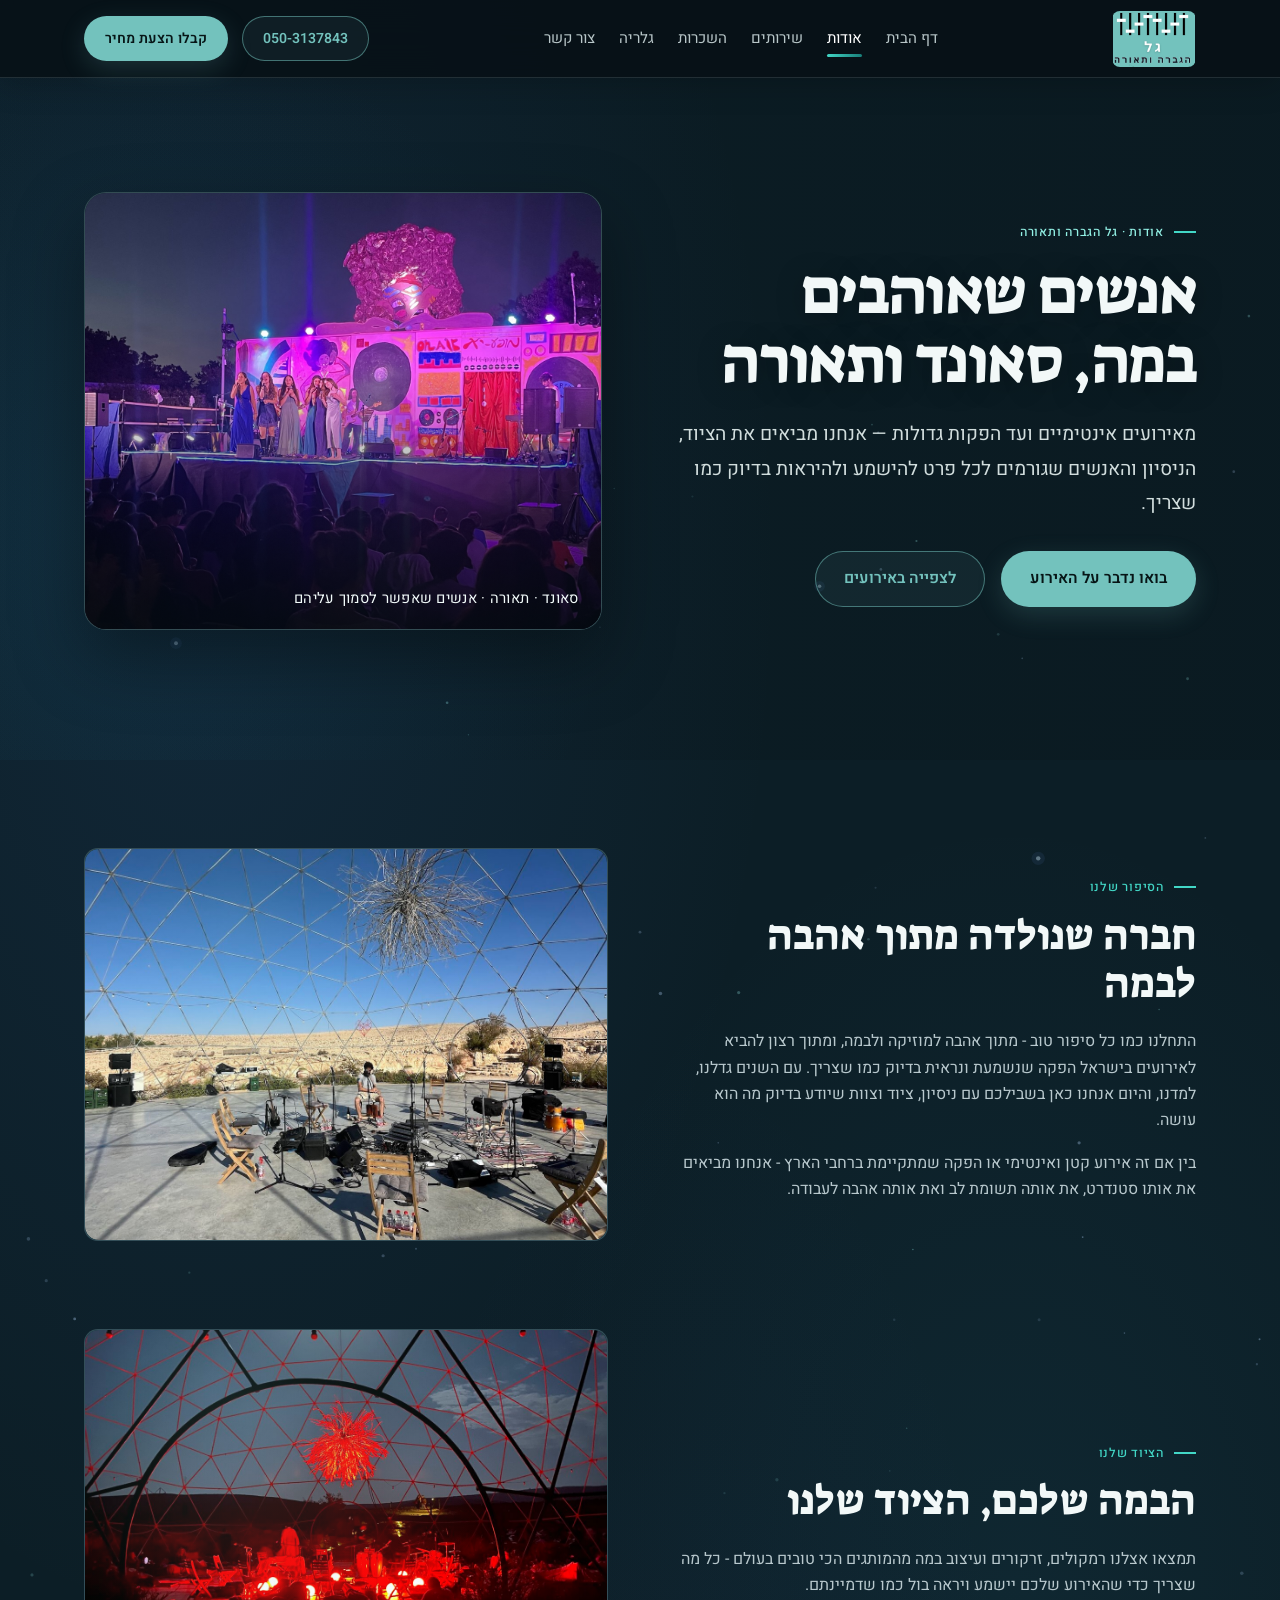
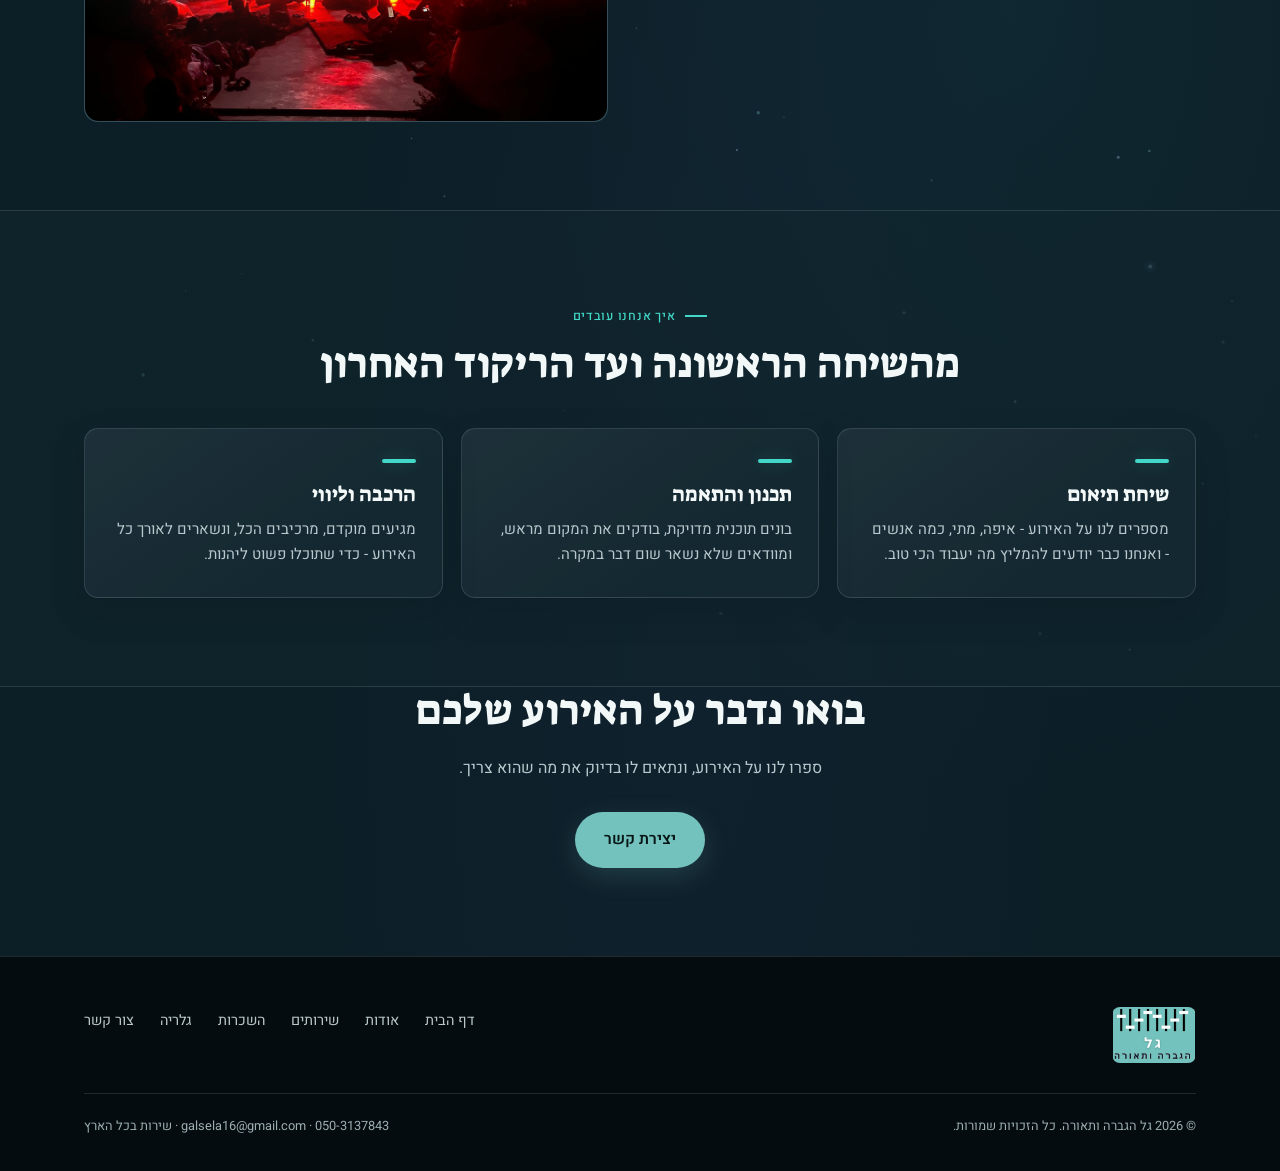
==== commit 5c14b18a: "Refresh logo-matched button colors" ====
--- a/about.html
+++ b/about.html
@@ -8,7 +8,7 @@
 <link rel="preconnect" href="https://fonts.googleapis.com">
 <link rel="preconnect" href="https://fonts.gstatic.com" crossorigin>
 <link href="https://fonts.googleapis.com/css2?family=Suez+One&family=Heebo:wght@300;400;500;600;700;900&display=swap" rel="stylesheet">
-<link rel="stylesheet" href="styles.css?v=soft-starry-sky-20261128">
+<link rel="stylesheet" href="styles.css?v=logo-match-buttons-20261128">
 <link rel="canonical" href="https://galsela16.github.io/galsound/about.html">
 <link rel="icon" href="favicon.svg" type="image/svg+xml">
 
--- a/styles.css
+++ b/styles.css
@@ -738,3 +738,26 @@
   .about-hero-visual { aspect-ratio: 1.08; border-radius: 16px; }
   .about-hero-caption { inset-inline-start: 16px; bottom: 14px; font-size: 0.82rem; }
 }
+
+
+/* Match every button to the logo's exact aqua tone. */
+:root { --logo-teal: #73c2bd; }
+.btn-primary {
+  background: var(--logo-teal);
+  color: #071516;
+  box-shadow: 0 8px 26px rgba(115, 194, 189, 0.18);
+}
+.btn-primary:hover {
+  background: #67b5b0;
+  box-shadow: 0 12px 30px rgba(115, 194, 189, 0.28);
+}
+.btn-ghost {
+  color: var(--logo-teal);
+  border-color: rgba(115, 194, 189, 0.52);
+  background: rgba(115, 194, 189, 0.08);
+}
+.btn-ghost:hover {
+  color: #071516;
+  border-color: var(--logo-teal);
+  background: var(--logo-teal);
+}
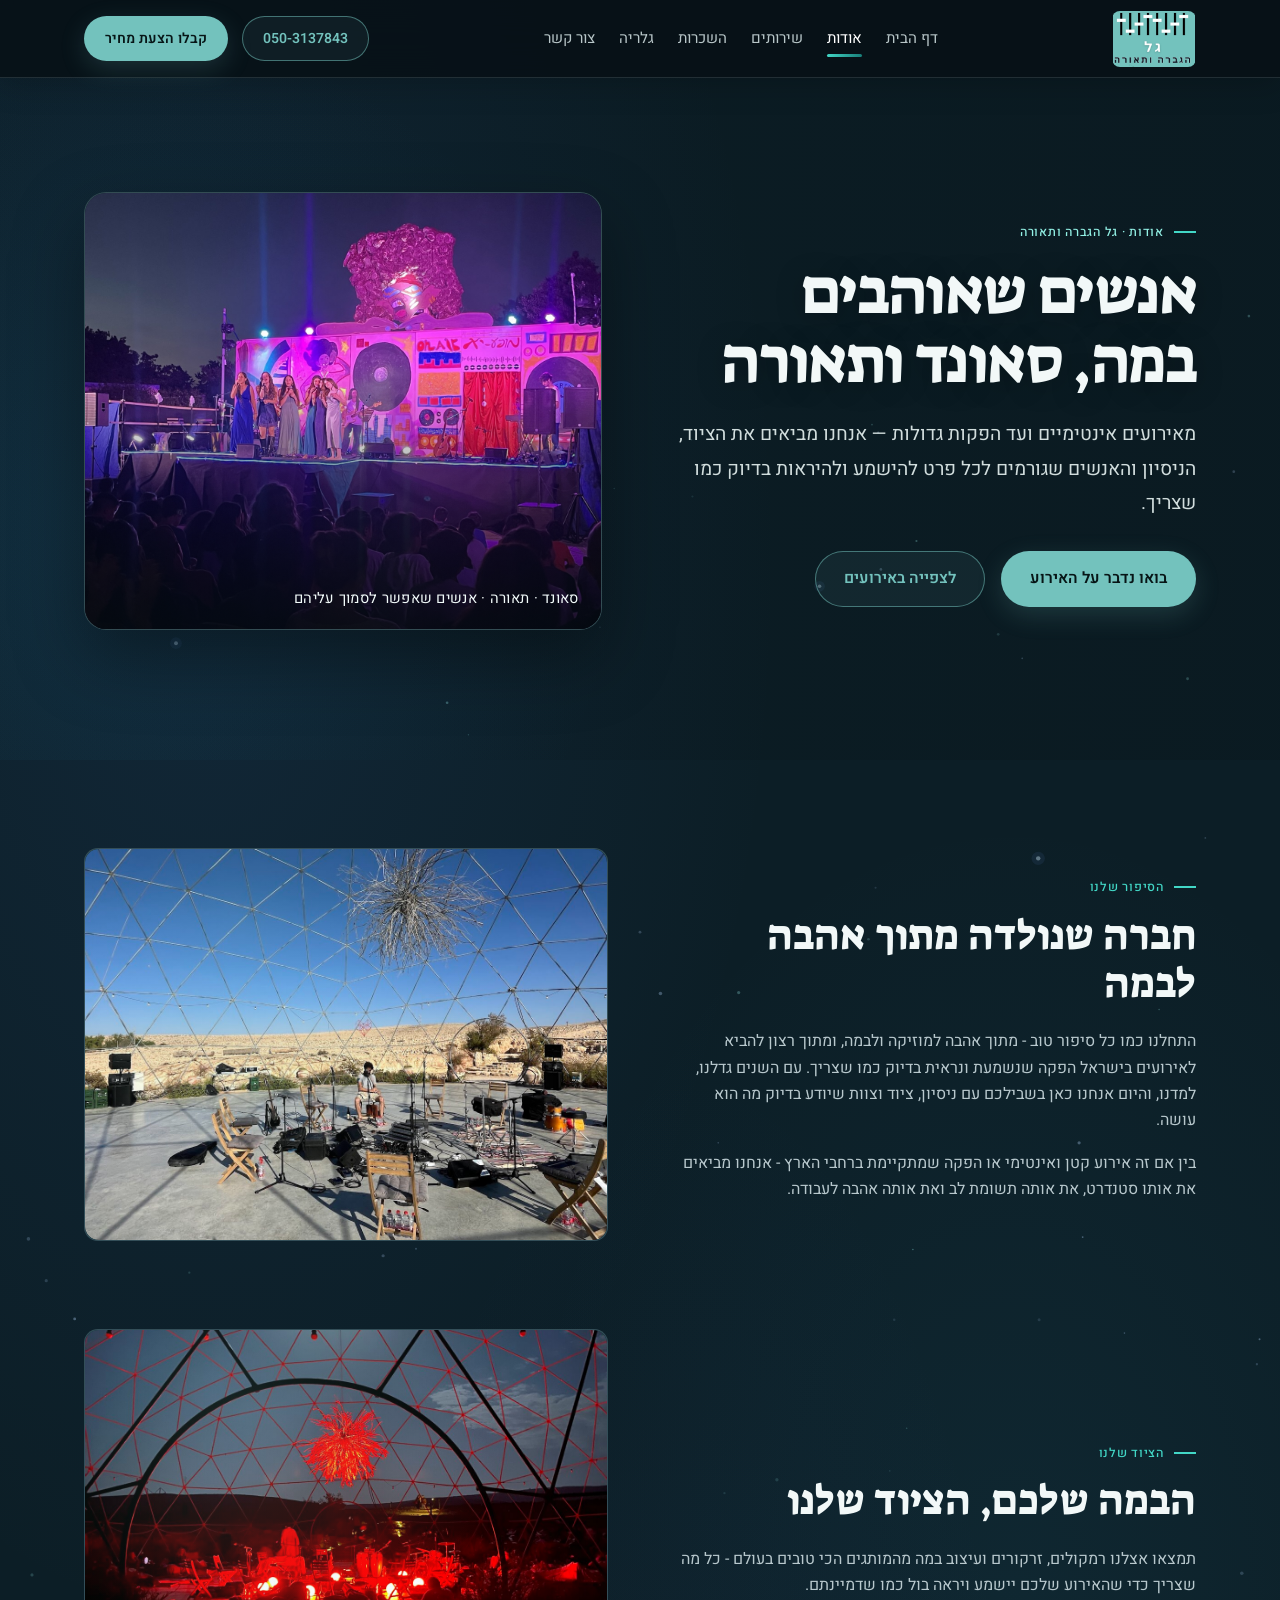
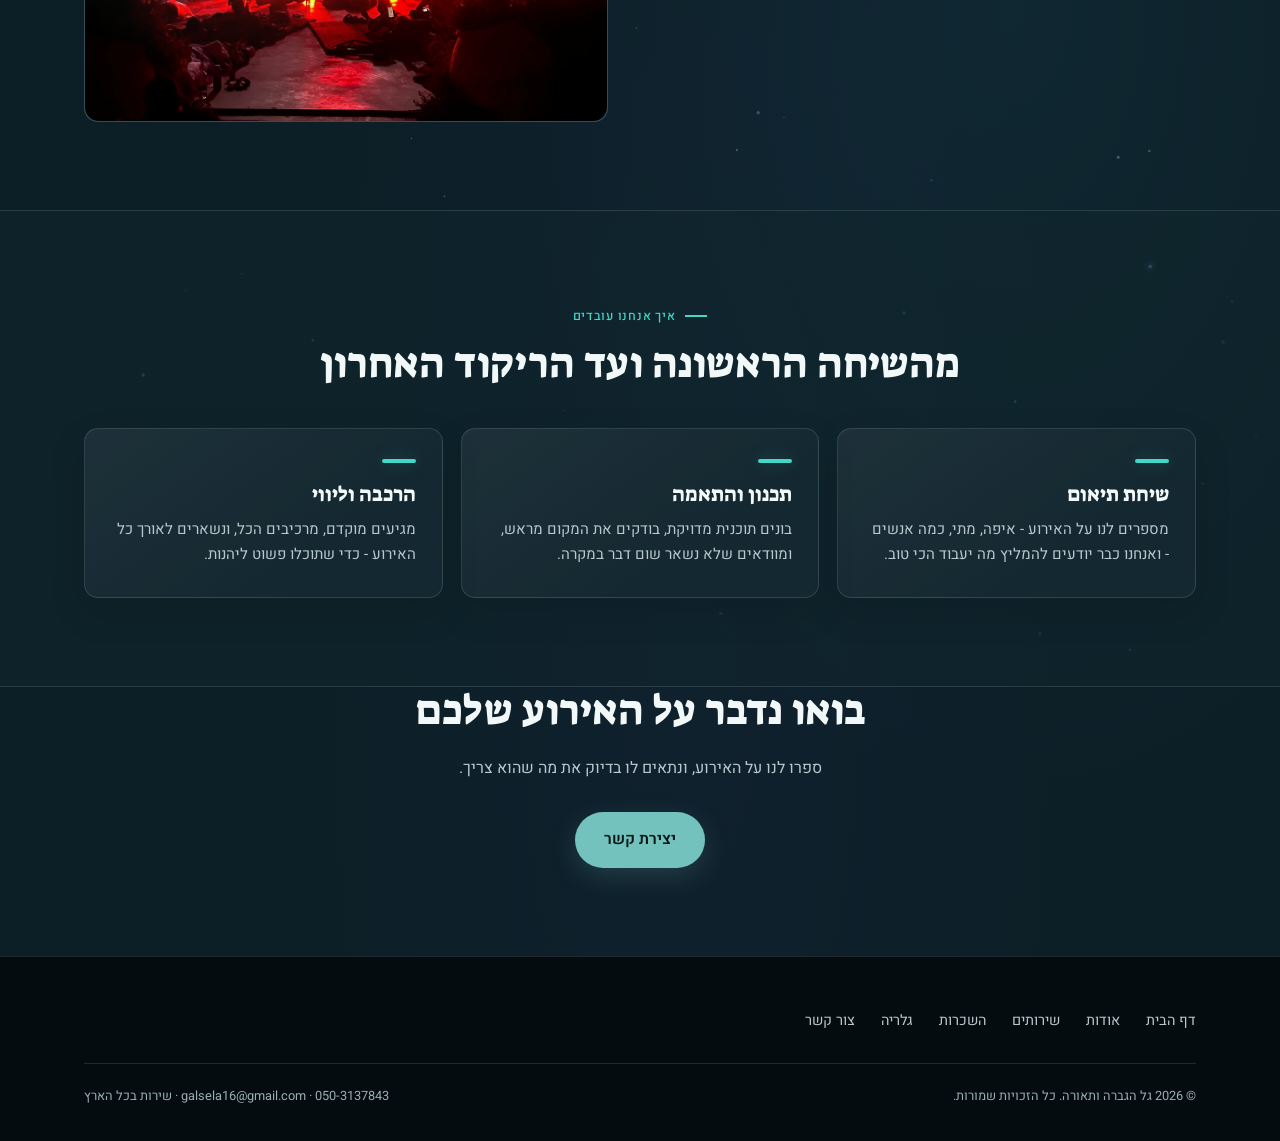
==== commit fd71a450: "Remove footer logo, keep header branding" ====
--- a/about.html
+++ b/about.html
@@ -180,9 +180,7 @@
 <footer class="site-footer">
   <div class="container">
     <div class="footer-top">
-      <div>
-        <a href="index.html" class="logo"><img src="images/logo-brand.svg" alt="גל הגברה ותאורה"></a>
-      </div>
+      
       <ul class="footer-links">
         <li><a href="index.html">דף הבית</a></li>
         <li><a href="about.html">אודות</a></li>
